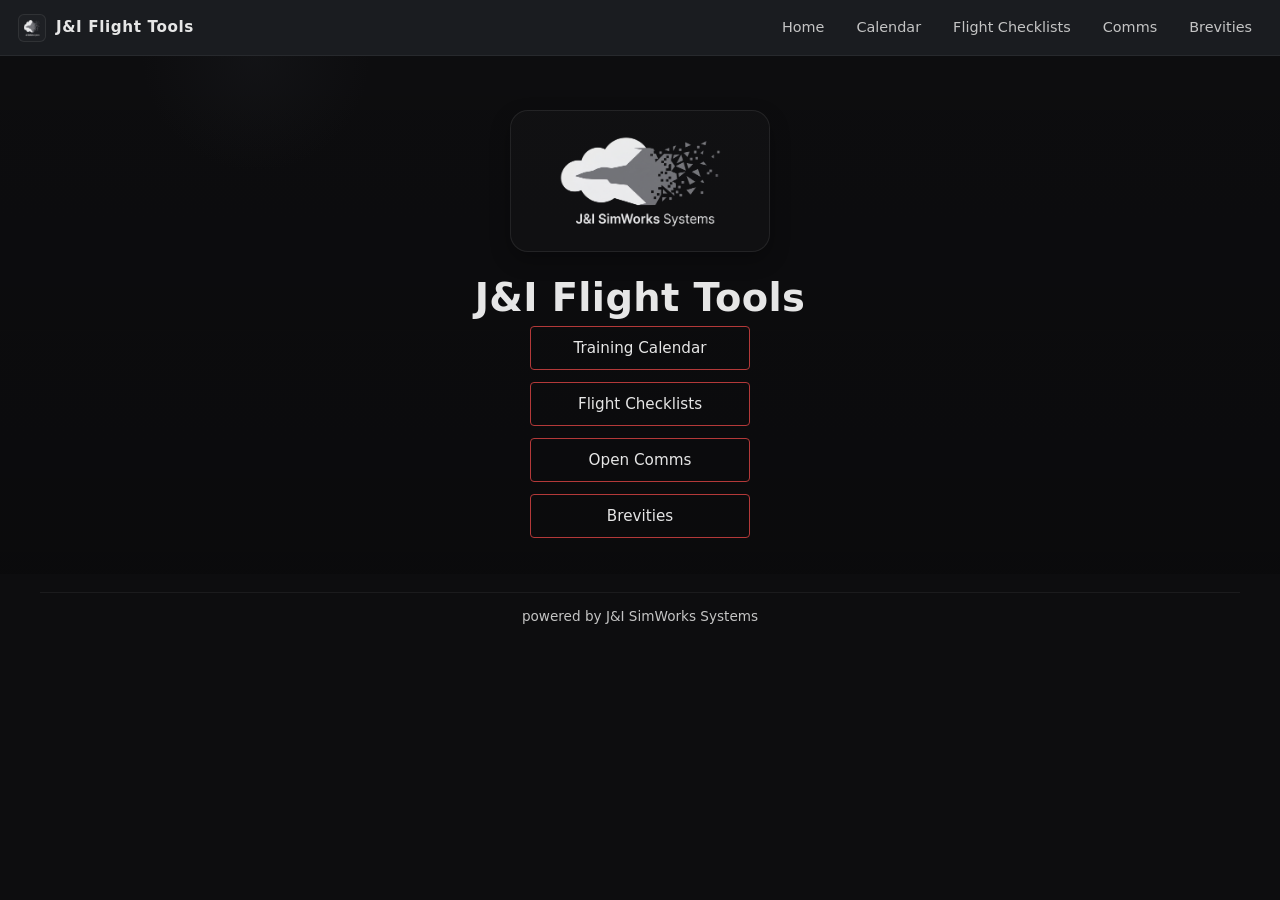
==== index.html @ 8e8d5cf2 "feature: new logo" ====
<!-- ===========================
     FILE: index.html
     =========================== -->
<!doctype html>
<html lang="es">
<head>
  <meta charset="utf-8">
  <meta name="viewport" content="width=device-width,initial-scale=1">
  <link rel="stylesheet" href="styles.css">
</head>
<body data-page="inicio">
  <div class="splash-screen" id="splash-screen" aria-label="Welcome to J&I Flight Tools">
    <div class="splash-content">
      <div class="splash-mark">
        <span class="splash-corner splash-corner-top" aria-hidden="true"></span>
        <img src="assets/jisw-logo.png" alt="" class="splash-logo">
        <span class="splash-corner splash-corner-bottom" aria-hidden="true"></span>
      </div>
      <span class="splash-kicker">Welcome</span>
      <span class="splash-title">J&amp;I Flight Tools</span>
      <span class="splash-message">Your DCS World flight toolkit</span>
    </div>
  </div>
  <div id="site-nav-root"></div>

  <header class="hero" id="inicio">
    <div class="container">
      <div class="hero-logo-wrap">
        <img src="assets/jisw-logo.png" alt="J&I SimWorks Systems logo" class="hero-logo">
      </div>
      <h1>J&amp;I Flight Tools</h1>
      <div class="cta">
        <a class="btn" href="calendario.html">Training Calendar</a>
        <a class="btn" href="perneras.html">Flight Checklists</a>
        <a class="btn" href="comms.html">Open Comms</a>
        <a class="btn" href="brevities.html">Brevities</a>
      </div>
    </div>
  </header>

  <main></main>

  <script src="site-config.js"></script>
  <script src="shared-nav.js"></script>
  <script src="main.js"></script>
</body>
</html>
---- styles.css ----
/* ===========================
   FILE: styles.css
   =========================== */
:root{
  --bg:#0D0D0F;
  --panel:#1A1C20;
  --panel-2:#15171B;
  --accent:#B33939;
  --muted:#3A3F47;
  --text:#E6E6E6;
  --sub:#C4C4C4;
  --maxw:1200px;
  --radius:6px;
  --ff: "Segoe UI", Inter, Roboto, system-ui, sans-serif;
}

*{box-sizing:border-box}
html,body{height:100%}
body{
  margin:0;
  background:var(--bg);
  color:var(--text);
  font-family:var(--ff);
  -webkit-font-smoothing:antialiased;
  -moz-osx-font-smoothing:grayscale;
  line-height:1.45;
}

/* SPLASH */
.splash-screen{
  position:fixed;
  inset:0;
  z-index:2000;
  display:grid;
  place-items:center;
  background:var(--bg);
  animation:splash-exit 500ms ease 2300ms forwards;
}
.splash-content{
  display:flex;
  flex-direction:column;
  align-items:center;
  gap:10px;
  animation:splash-arrive 900ms cubic-bezier(.22,1,.36,1) both;
}
.splash-mark{
  position:relative;
  padding:12px;
  animation:splash-mark 1100ms cubic-bezier(.22,1,.36,1) 150ms both;
}
.splash-logo{
  width:220px;
  height:120px;
  object-fit:contain;
  border:1px solid rgba(255,255,255,0.1);
  border-radius:18px;
  box-shadow:0 12px 30px rgba(0,0,0,0.32);
}
.splash-corner{
  position:absolute;
  width:22px;
  height:22px;
  border-color:var(--accent);
  border-style:solid;
  opacity:0;
  animation:splash-corners 700ms ease 650ms forwards;
}
.splash-corner-top{
  top:0;
  left:0;
  border-width:2px 0 0 2px;
}
.splash-corner-bottom{
  right:0;
  bottom:0;
  border-width:0 2px 2px 0;
}
.splash-title{
  color:var(--text);
  font-size:1.35rem;
  font-weight:700;
  letter-spacing:0.6px;
  animation:splash-text 650ms ease 750ms both;
}
.splash-kicker{
  color:var(--accent);
  font-size:0.78rem;
  font-weight:700;
  letter-spacing:2px;
  text-transform:uppercase;
  animation:splash-text 550ms ease 600ms both;
}
.splash-message{
  color:var(--sub);
  font-size:0.88rem;
  animation:splash-text 650ms ease 900ms both;
}
@keyframes splash-arrive{
  from{opacity:0}
  to{opacity:1;transform:translateY(0) scale(1)}
}
@keyframes splash-mark{
  from{opacity:0;transform:scale(0.78) rotate(-4deg)}
  to{opacity:1;transform:scale(1) rotate(0)}
}
@keyframes splash-corners{
  from{opacity:0;transform:scale(0.7)}
  to{opacity:1;transform:scale(1)}
}
@keyframes splash-text{
  from{opacity:0;transform:translateY(8px)}
  to{opacity:1;transform:translateY(0)}
}
@keyframes splash-exit{
  to{opacity:0;visibility:hidden}
}
@media (prefers-reduced-motion:reduce){
  .splash-screen,
  .splash-content,
  .splash-mark,
  .splash-corner,
  .splash-kicker,
  .splash-title,
  .splash-message{
    animation:none;
  }
  .splash-screen{opacity:1;visibility:visible}
}

/* NAV */
.top-nav{
  position:fixed;
  top:0;
  left:0;
  right:0;
  height:56px;
  display:flex;
  align-items:center;
  justify-content:space-between;
  padding:8px 18px;
  background:var(--panel);
  border-bottom:1px solid rgba(255,255,255,0.06);
  z-index:1200;
}
.nav-left{display:flex;align-items:center;gap:12px}
.brand{
  display:inline-flex;
  align-items:center;
  gap:10px;
  font-weight:700;
  letter-spacing:0.6px;
  color:var(--text);
  font-size:0.95rem;
  text-decoration:none;
}
.brand-logo{
  width:28px;
  height:28px;
  object-fit:contain;
  border-radius:6px;
  border:1px solid rgba(255,255,255,0.08);
  background:rgba(255,255,255,0.02);
}
.menu-toggle{
  display:none;
  flex-direction:column;
  gap:4px;
  border:1px solid rgba(255,255,255,0.08);
  background:transparent;
  padding:7px;
  border-radius:4px;
  cursor:pointer;
}
.menu-toggle span{
  display:block;
  width:20px;
  height:2px;
  background:var(--text);
  border-radius:2px;
}
.nav-links{display:flex;gap:12px;align-items:center}
.nav-links a{
  color:var(--sub);
  text-decoration:none;
  font-size:0.9rem;
  padding:6px 10px;
  border-radius:4px;
}
.nav-links a:hover{color:var(--accent);background:rgba(179,57,57,0.06)}

/* HERO */
.hero{
  padding:110px 18px 36px;
  text-align:center;
  background:radial-gradient(circle at 20% 10%, rgba(58,63,71,0.12), transparent 10%), linear-gradient(180deg, rgba(0,0,0,0.0), rgba(0,0,0,0.2));
}
.hero .container{max-width:var(--maxw);margin:0 auto}
.hero-logo-wrap{
  display:flex;
  justify-content:center;
  margin-bottom:18px;
}
.hero-logo{
  width:260px;
  height:142px;
  object-fit:contain;
  border-radius:18px;
  border:1px solid rgba(255,255,255,0.08);
  box-shadow:0 8px 20px rgba(0,0,0,0.28);
  background:rgba(255,255,255,0.02);
}
.hero h1{
  margin:0;
  font-size:2.4rem;
  color:var(--text);
  letter-spacing:0.4px;
}
.hero p{margin:10px auto 18px;color:var(--sub);max-width:760px}
.hero .cta{display:flex;flex-direction:column;align-items:center;gap:12px}
.btn{
  display:inline-flex;
  align-items:center;
  justify-content:center;
  min-width:220px;
  padding:10px 18px;
  border:1px solid var(--accent);
  color:var(--text);
  text-decoration:none;
  border-radius:4px;
  background:transparent;
  transition:all .15s ease;
  font-size:0.95rem;
  text-align:center;
}
.btn:hover{background:var(--accent);color:#fff;transform:translateY(-2px)}

/* PANEL */
.panel{
  max-width:var(--maxw);
  margin:20px auto;
  background:var(--panel);
  border-radius:var(--radius);
  padding:18px;
  border:1px solid rgba(255,255,255,0.03);
  box-shadow:0 6px 18px rgba(0,0,0,0.45);
}
.panel h2{
  margin:0 0 10px 0;
  padding-bottom:8px;
  border-bottom:1px solid rgba(179,57,57,0.12);
  color:var(--text);
  font-size:1.15rem;
}

/* TABLE */
.table-wrapper{overflow:auto;border-radius:6px}
.kneeboard-table{
  width:100%;
  border-collapse:collapse;
  min-width:980px;
  font-size:0.9rem;
}
.kneeboard-table th,
.kneeboard-table td{
  padding:10px 12px;
  border:1px solid rgba(255,255,255,0.04);
  vertical-align:top;
  color:var(--text);
  background:linear-gradient(180deg, rgba(255,255,255,0.01), transparent);
}
.kneeboard-table thead th{
  background:linear-gradient(180deg,#2A2D33,#232528);
  color:var(--sub);
  border-bottom:2px solid var(--accent);
  font-weight:600;
  text-align:left;
}
.kneeboard-table tbody tr.week-active td:not(:last-child){
  background:rgba(179,57,57,0.07);
}
.kneeboard-table tbody tr.week-active td:first-child{
  color:#fff;
  font-weight:700;
  background:rgba(179,57,57,0.18);
}
.kneeboard-table tbody tr.week-active td:last-child{
  background:transparent;
}
.kneeboard-table td small{color:var(--sub);display:block;margin-top:6px}
.calendar-table th:nth-child(3),
.calendar-table td:nth-child(3){
  width:24%;
  min-width:220px;
}
.aircraft-list{
  margin:0;
  padding:0;
  list-style:none;
}
.aircraft-list li{
  padding-left:0;
}
.aircraft-list li::before{
  content:"• ";
}

/* PERNERAS LAYOUT */
.perneras-layout{display:flex;gap:18px;flex-wrap:wrap;align-items:flex-start}
.perneras-list,.pernera-content{min-width:0}
.perneras-list{flex:1 1 220px;max-width:100%}
.perneras-list h3{margin:16px 0 12px 0;padding-bottom:8px;color:var(--text);font-size:1.25rem;border-bottom:1px solid rgba(179,57,57,0.2)}
.perneras-empty{
  margin:0 0 12px 0;
  padding:10px 12px;
  border:1px solid rgba(179,57,57,0.28);
  border-radius:6px;
  background:rgba(179,57,57,0.06);
  color:var(--sub);
  font-size:0.9rem;
}
.perneras-list ul{list-style:none;padding:0;margin:0;display:flex;flex-direction:column;gap:8px}
.perneras-list li.is-hidden{display:none}
.perneras-list button{
  width:100%;
  text-align:left;
  padding:10px;
  border-radius:6px;
  background:var(--panel-2);
  border:1px solid rgba(255,255,255,0.03);
  color:var(--text);
  cursor:pointer;
  white-space:normal;
  overflow-wrap:anywhere;
  word-break:break-word;
}
.perneras-list button:hover{border-color:var(--accent)}
.perneras-list button.active-btn{
  border-color:var(--accent);
  box-shadow:0 2px 8px rgba(179,57,57,0.12);
  background: linear-gradient(180deg, rgba(179,57,57,0.04), transparent);
}
.pernera-content{flex:3 1 560px;max-width:100%;background:linear-gradient(180deg,var(--panel-2),#111);padding:12px;border-radius:6px;border:1px solid rgba(255,255,255,0.02);overflow-wrap:anywhere}
.pernera-panel{display:none;overflow-wrap:anywhere}
.pernera-panel.active{display:block}
.pernera-panel h3{color:var(--accent);margin:0 0 8px 0;overflow-wrap:anywhere}
.pernera-panel ul{margin:0;padding:0}
.pernera-panel li{margin-bottom:6px;color:var(--text)}
.checklist-toolbar{
  margin:0 0 10px 0;
  padding:8px 0 10px 0;
  border-top:1px solid rgba(179,57,57,0.3);
  border-bottom:1px solid rgba(179,57,57,0.3);
}
.toggle-all-checklist{
  display:block;
  width:100%;
  border:1px solid rgba(179,57,57,0.4);
  background:rgba(179,57,57,0.08);
  color:var(--text);
  padding:10px 12px;
  border-radius:6px;
  cursor:pointer;
  font-size:0.9rem;
  text-align:left;
}
.toggle-all-checklist:hover{border-color:var(--accent);background:rgba(179,57,57,0.16)}
.checklist{list-style:none;padding:0;margin:0}
.checklist li{margin-bottom:8px;padding:0}
.check-item{
  display:block;
  width:100%;
  box-sizing:border-box;
  text-align:left;
  padding:10px 12px;
  border-radius:6px;
  border:1px solid rgba(255,255,255,0.06);
  background:rgba(255,255,255,0.03);
  color:var(--text);
  cursor:pointer;
  transition:all .15s ease;
  margin:0;
  white-space:normal;
  line-height:1.4;
  overflow-wrap:anywhere;
  word-break:break-word;
}
.check-item:hover{border-color:var(--accent)}
.check-item.is-done{
  background:rgba(179,57,57,0.16);
  border-color:var(--accent);
  color:#fff;
  text-decoration:line-through;
}
.guide-card{
  margin-top:12px;
  padding:12px;
  border:1px solid rgba(179,57,57,0.28);
  border-radius:6px;
  background:linear-gradient(180deg, rgba(179,57,57,0.08), rgba(255,255,255,0.02));
}
.guide-card h4{
  margin:0 0 8px 0;
  color:var(--accent);
  font-size:0.95rem;
}
.guide-card p{
  margin:0 0 8px 0;
  color:var(--sub);
  font-size:0.92rem;
}
.guide-link{
  display:inline-block;
  margin-top:4px;
  padding:10px 12px;
  border-radius:6px;
  background:rgba(179,57,57,0.12);
  color:var(--text);
  text-decoration:none;
  border:1px solid rgba(179,57,57,0.28);
}
.guide-link:hover{background:rgba(179,57,57,0.22);border-color:var(--accent)}

/* COMMS (si se copia a styles.css) */
.comms-section { margin-top:18px; }
.comms-nav { display:flex; flex-wrap:wrap; gap:8px; margin-bottom:12px; }
.comms-nav a { color:var(--sub); text-decoration:none; padding:6px 10px; border-radius:4px; background:rgba(255,255,255,0.01); border:1px solid rgba(255,255,255,0.02); }
.comms-nav a:hover { color:var(--accent); background:rgba(179,57,57,0.04); }
.table-responsive { overflow-x:auto; margin-bottom:18px; border-radius:6px; }
.table { width:100%; border-collapse:collapse; min-width:640px; font-size:0.92rem; }
.table th, .table td { padding:10px 12px; border:1px solid rgba(255,255,255,0.04); vertical-align:top; text-align:left; }
.table thead th { background:linear-gradient(180deg,#2A2D33,#232528); color:var(--sub); border-bottom:2px solid var(--accent); font-weight:600; }

.engine-management{margin-top:16px;padding-top:12px;border-top:1px solid rgba(179,57,57,0.25)}
.engine-management h4{margin:0 0 8px 0;font-size:0.95rem;color:var(--accent)}
.engine-table-wrapper{overflow-x:auto;border-radius:6px}
.engine-table{width:100%;border-collapse:collapse;min-width:520px;font-size:0.9rem}
.engine-table th,.engine-table td{padding:8px 10px;border:1px solid rgba(255,255,255,0.05);text-align:left;vertical-align:top;white-space:normal;word-break:normal}
.engine-table th:nth-child(2),.engine-table td:nth-child(2),.engine-table th:nth-child(3),.engine-table td:nth-child(3){white-space:nowrap}
.engine-table th:nth-child(4),.engine-table td:nth-child(4){white-space:normal}
.engine-table thead th{background:rgba(179,57,57,0.16);color:var(--text)}
.engine-table tbody th{background:rgba(255,255,255,0.03);color:var(--sub);font-weight:600}
.engine-table td{color:var(--text)}
.engine-note{margin:8px 0 0 0;color:var(--sub);font-size:0.9rem}

.global-converter-block{
  flex:1 1 260px;
  max-width:340px;
  align-self:flex-start;
}

.technical-notes{
  margin-top:16px;
  padding:12px;
  border:1px solid rgba(255,255,255,0.05);
  border-left:3px solid rgba(179,57,57,0.45);
  border-radius:6px;
  background:linear-gradient(180deg, rgba(255,255,255,0.02), rgba(255,255,255,0.01));
}
.technical-notes h4{
  margin:0 0 8px 0;
  font-size:0.9rem;
  font-weight:600;
  color:var(--sub);
  letter-spacing:0.2px;
}
.technical-notes ul{
  margin:0;
  padding-left:18px;
  list-style:disc;
}
.technical-notes li{
  margin:0 0 6px 0;
  color:var(--text);
  font-size:0.9rem;
  line-height:1.45;
}
.technical-notes li:last-child{margin-bottom:0}

.section-divider{
  margin:16px 0 12px;
  border-top:1px solid rgba(179,57,57,0.25);
}

.video-accordion{
  margin-top:16px;
  border:1px solid rgba(179,57,57,0.32);
  border-radius:6px;
  background:linear-gradient(180deg, rgba(179,57,57,0.08), rgba(255,255,255,0.01));
  overflow:hidden;
}
.video-accordion-toggle{
  width:100%;
  text-align:left;
  padding:10px 12px;
  border:0;
  border-bottom:1px solid rgba(179,57,57,0.28);
  background:rgba(179,57,57,0.12);
  color:var(--text);
  cursor:pointer;
  font-size:0.92rem;
}
.video-accordion-toggle:hover{background:rgba(179,57,57,0.2)}
.video-accordion-toggle[aria-expanded="true"]{
  background:rgba(179,57,57,0.24);
  border-bottom-color:rgba(179,57,57,0.4);
}
.video-accordion-content{padding:12px}
.video-grid{
  display:grid;
  grid-template-columns:repeat(auto-fit, minmax(240px, 1fr));
  gap:10px;
}
.video-grid iframe{
  width:100%;
  aspect-ratio:16/9;
  border:1px solid rgba(255,255,255,0.06);
  border-radius:6px;
  background:#000;
}

.unit-converter-accordion .video-accordion-content{
  padding:12px;
}
.converter-grid{
  display:grid;
  grid-template-columns:repeat(auto-fit, minmax(220px, 1fr));
  gap:10px;
}
.converter-item{
  border:1px solid rgba(255,255,255,0.06);
  border-radius:6px;
  background:rgba(255,255,255,0.02);
  padding:10px;
}
.converter-item h5{
  margin:0 0 8px 0;
  font-size:0.9rem;
  color:var(--sub);
  font-weight:600;
}
.converter-inputs{
  display:grid;
  grid-template-columns:1fr;
  gap:8px;
}
.converter-inputs label{
  display:grid;
  gap:4px;
  font-size:0.82rem;
  color:var(--sub);
}
.converter-inputs input{
  width:100%;
  padding:8px 10px;
  border-radius:6px;
  border:1px solid rgba(255,255,255,0.08);
  background:#1A1C20;
  color:var(--text);
  font-size:0.9rem;
  font-family:var(--ff);
}
.converter-inputs input:focus{
  outline:none;
  border-color:var(--accent);
  box-shadow:0 0 0 2px rgba(179,57,57,0.1);
}

/* LOCATION FINDER */
.location-finder-controls{
  margin-bottom:16px;
}
.location-finder-selectors{
  display:grid;
  grid-template-columns:repeat(auto-fit, minmax(220px, 1fr));
  gap:10px;
}
.location-finder-selectors label{
  display:grid;
  gap:6px;
  font-size:0.86rem;
  color:var(--sub);
  font-weight:500;
}
.location-finder-selectors select,
.location-finder-selectors input{
  width:100%;
  padding:8px 10px;
  border-radius:6px;
  border:1px solid rgba(255,255,255,0.08);
  background:#1A1C20;
  color:var(--text);
  font-size:0.9rem;
  font-family:var(--ff);
}
.location-finder-selectors select:focus,
.location-finder-selectors input:focus{
  outline:none;
  border-color:var(--accent);
  box-shadow:0 0 0 2px rgba(179,57,57,0.1);
}
.location-finder-selectors input::placeholder{
  color:var(--muted);
}

.location-results-container{
  margin-top:12px;
}
.location-results-info{
  font-size:0.84rem;
  color:var(--sub);
  margin-bottom:8px;
  padding:6px 0;
}
.location-results{
  list-style:none;
  margin:0;
  padding:0;
  max-height:400px;
  overflow-y:auto;
  border:1px solid rgba(255,255,255,0.06);
  border-radius:6px;
  background:rgba(255,255,255,0.01);
}
.location-results:empty{
  display:none;
}
.location-results li{
  padding:10px 12px;
  border-bottom:1px solid rgba(255,255,255,0.04);
  transition:background 0.15s ease;
}
.location-results li:last-child{
  border-bottom:0;
}
.location-results li:hover{
  background:rgba(179,57,57,0.08);
}
.location-name{
  font-weight:600;
  color:var(--text);
  font-size:0.92rem;
  margin-bottom:4px;
}
.location-meta{
  display:flex;
  flex-wrap:wrap;
  gap:12px;
  font-size:0.8rem;
  color:var(--sub);
}
.location-meta-item{
  display:flex;
  gap:4px;
}
.location-meta-label{
  color:var(--accent);
}
.location-meta-value{
  color:var(--sub);
  font-family:'Courier New', monospace;
}

/* FOOTER small */
.site-footer{max-width:var(--maxw);margin:18px auto 40px;color:var(--sub);font-size:0.85rem;padding:14px 18px 0;border-top:1px solid rgba(255,255,255,0.06);text-align:center}

/* BREVITIES SEARCH */
.search-wrapper{margin-bottom:12px}
.search-input{
  width:100%;
  padding:10px 12px;
  border:1px solid rgba(179, 57, 57, 0.35);
  border-radius:6px;
  background:#1A1C20;
  color:var(--text);
  font-size:0.95rem;
  font-family:var(--ff);
}
.search-input:focus{
  outline:none;
  border-color:var(--accent);
  box-shadow:0 0 0 2px rgba(179,57,57,0.1);
}
.search-input::placeholder{color:rgba(255, 255, 255, 0.472);font-style:italic;font-size:0.9rem}

/* BREVITIES TABLE */
.brevities-table tbody td:first-child{
  font-weight:600;
  color:#E8A0A0;
  background:linear-gradient(180deg,rgba(179,57,57,0.12),rgba(179,57,57,0.04));
  white-space:nowrap;
  width:1%;
}
.brevities-table tbody td{
  color:#F2F2F2;
}
.brevities-table tbody td:last-child{
  color:#EAEAEA;
  background:rgba(255,255,255,0.02);
}
.brevities-table tbody tr:nth-child(even) td:last-child{
  background:rgba(255,255,255,0.035);
}

/* RESPONSIVE */
@media (max-width:1000px){
  .kneeboard-table{min-width:900px}
}
@media (max-width:760px){
  .hero{padding-top:90px}
  .hero .cta{flex-direction:column;align-items:center}
  .btn{width:100%;max-width:320px;min-width:0}
  .kneeboard-table{min-width:700px}
  .top-nav{padding:8px 12px}
  .menu-toggle{display:inline-flex}
  .nav-links{
    display:none;
    position:absolute;
    top:56px;
    left:12px;
    right:12px;
    flex-direction:column;
    align-items:stretch;
    gap:8px;
    padding:10px;
    border-radius:6px;
    background:var(--panel);
    border:1px solid rgba(255,255,255,0.05);
    box-shadow:0 8px 20px rgba(0,0,0,0.35);
  }
  .nav-links.open{display:flex}
  .nav-links a{padding:10px 12px}
  .perneras-layout{flex-direction:column}
  .global-converter-block{
    flex:1 1 100%;
    max-width:none;
    width:100%;
  }
  .global-converter-block .video-accordion,
  .global-converter-block .video-accordion-toggle{width:100%}
  .table{min-width:520px}
}
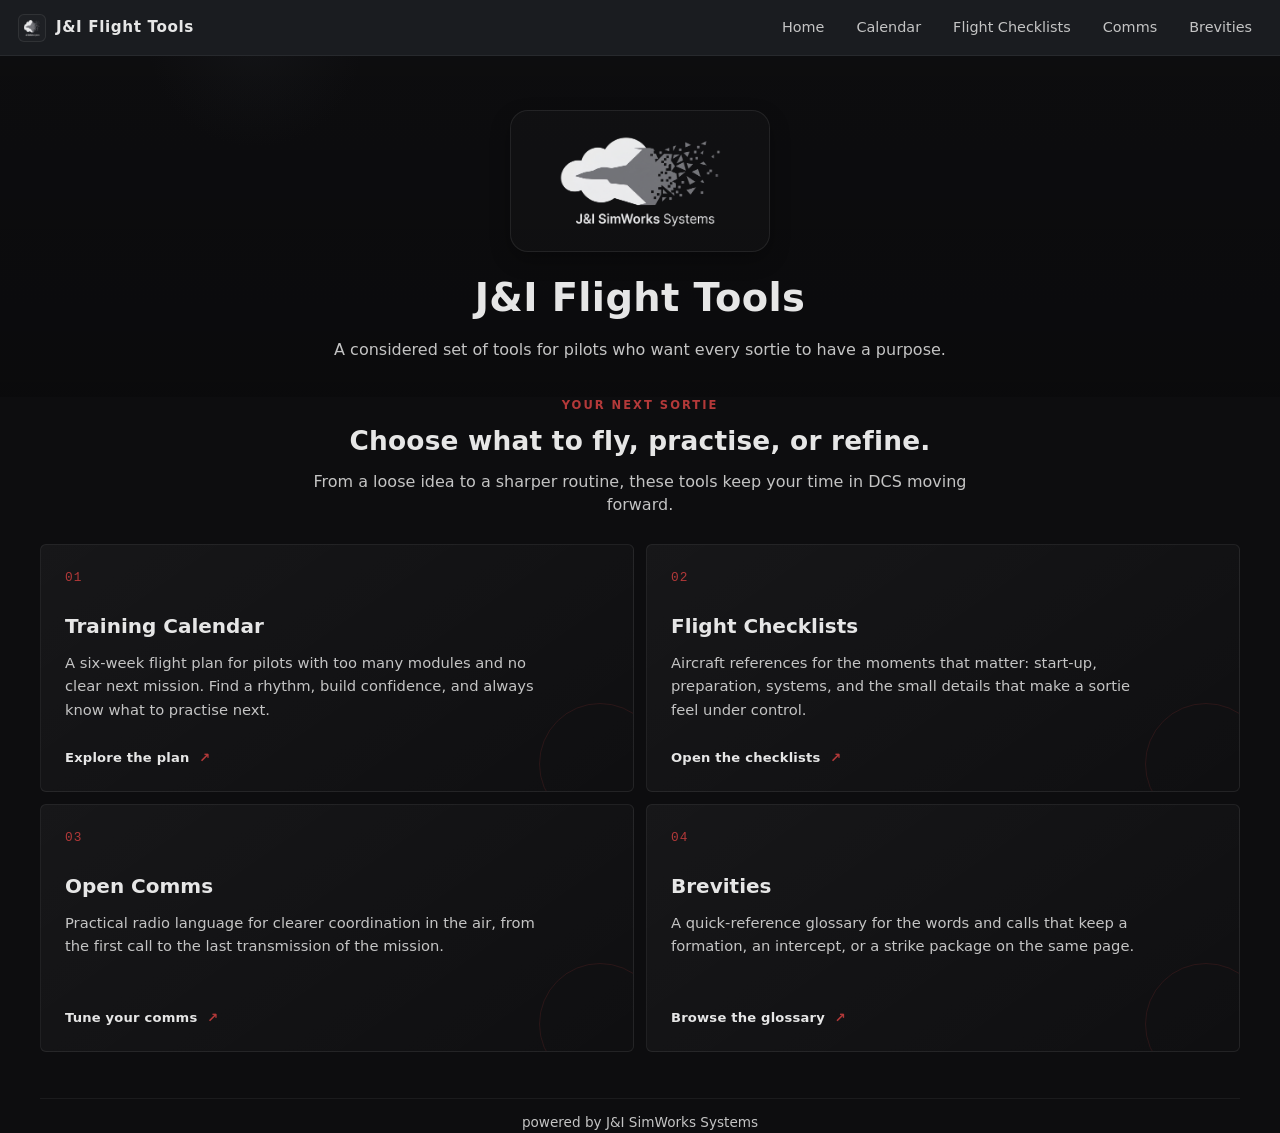
==== commit f83dd6f4: "feature: new index animations" ====
--- a/index.html
+++ b/index.html
@@ -29,16 +29,46 @@
         <img src="assets/jisw-logo.png" alt="J&I SimWorks Systems logo" class="hero-logo">
       </div>
       <h1>J&amp;I Flight Tools</h1>
-      <div class="cta">
-        <a class="btn" href="calendario.html">Training Calendar</a>
-        <a class="btn" href="perneras.html">Flight Checklists</a>
-        <a class="btn" href="comms.html">Open Comms</a>
-        <a class="btn" href="brevities.html">Brevities</a>
-      </div>
+      <p class="hero-intro">A considered set of tools for pilots who want every sortie to have a purpose.</p>
     </div>
   </header>
 
-  <main></main>
+  <main class="home-main">
+    <section class="tool-shelf" aria-labelledby="tool-shelf-title">
+      <div class="tool-shelf-heading">
+        <span class="section-kicker">Your next sortie</span>
+        <h2 id="tool-shelf-title">Choose what to fly, practise, or refine.</h2>
+        <p>From a loose idea to a sharper routine, these tools keep your time in DCS moving forward.</p>
+      </div>
+
+      <div class="tool-grid">
+        <a class="tool-card" href="calendario.html">
+          <span class="tool-number">01</span>
+          <span class="tool-card-title">Training Calendar</span>
+          <span class="tool-card-description">A six-week flight plan for pilots with too many modules and no clear next mission. Find a rhythm, build confidence, and always know what to practise next.</span>
+          <span class="tool-card-link">Explore the plan <span aria-hidden="true">↗</span></span>
+        </a>
+        <a class="tool-card" href="perneras.html">
+          <span class="tool-number">02</span>
+          <span class="tool-card-title">Flight Checklists</span>
+          <span class="tool-card-description">Aircraft references for the moments that matter: start-up, preparation, systems, and the small details that make a sortie feel under control.</span>
+          <span class="tool-card-link">Open the checklists <span aria-hidden="true">↗</span></span>
+        </a>
+        <a class="tool-card" href="comms.html">
+          <span class="tool-number">03</span>
+          <span class="tool-card-title">Open Comms</span>
+          <span class="tool-card-description">Practical radio language for clearer coordination in the air, from the first call to the last transmission of the mission.</span>
+          <span class="tool-card-link">Tune your comms <span aria-hidden="true">↗</span></span>
+        </a>
+        <a class="tool-card" href="brevities.html">
+          <span class="tool-number">04</span>
+          <span class="tool-card-title">Brevities</span>
+          <span class="tool-card-description">A quick-reference glossary for the words and calls that keep a formation, an intercept, or a strike package on the same page.</span>
+          <span class="tool-card-link">Browse the glossary <span aria-hidden="true">↗</span></span>
+        </a>
+      </div>
+    </section>
+  </main>
 
   <script src="site-config.js"></script>
   <script src="shared-nav.js"></script>
--- a/styles.css
+++ b/styles.css
@@ -125,6 +125,7 @@
     animation:none;
   }
   .splash-screen{opacity:1;visibility:visible}
+  .tool-card,.tool-card::after,.tool-card-link span{transition:none}
 }
 
 /* NAV */
@@ -215,8 +216,7 @@
   color:var(--text);
   letter-spacing:0.4px;
 }
-.hero p{margin:10px auto 18px;color:var(--sub);max-width:760px}
-.hero .cta{display:flex;flex-direction:column;align-items:center;gap:12px}
+.hero-intro{margin:12px auto 0;color:var(--sub);max-width:620px;font-size:1rem}
 .btn{
   display:inline-flex;
   align-items:center;
@@ -233,6 +233,60 @@
   text-align:center;
 }
 .btn:hover{background:var(--accent);color:#fff;transform:translateY(-2px)}
+
+/* HOME TOOL SHELF */
+.home-main{padding:0 18px 28px}
+.tool-shelf{max-width:var(--maxw);margin:0 auto}
+.tool-shelf-heading{max-width:680px;margin:0 auto 28px;text-align:center}
+.section-kicker{
+  display:block;
+  margin-bottom:8px;
+  color:var(--accent);
+  font-size:0.72rem;
+  font-weight:700;
+  letter-spacing:2px;
+  text-transform:uppercase;
+}
+.tool-shelf-heading h2{margin:0;color:var(--text);font-size:1.65rem;letter-spacing:0.2px}
+.tool-shelf-heading p{margin:10px 0 0;color:var(--sub)}
+.tool-grid{display:grid;grid-template-columns:repeat(2,minmax(0,1fr));gap:12px}
+.tool-card{
+  position:relative;
+  display:flex;
+  min-height:248px;
+  flex-direction:column;
+  padding:24px;
+  overflow:hidden;
+  border:1px solid rgba(255,255,255,0.07);
+  border-radius:var(--radius);
+  background:linear-gradient(145deg,rgba(255,255,255,0.045),rgba(255,255,255,0.012));
+  color:var(--text);
+  text-decoration:none;
+  transition:border-color .2s ease,background .2s ease,transform .2s ease;
+}
+.tool-card::after{
+  position:absolute;
+  right:-28px;
+  bottom:-34px;
+  width:120px;
+  height:120px;
+  border:1px solid rgba(179,57,57,0.16);
+  border-radius:50%;
+  content:"";
+  transition:transform .25s ease,border-color .25s ease;
+}
+.tool-card:hover,.tool-card:focus-visible{
+  border-color:rgba(179,57,57,0.65);
+  background:linear-gradient(145deg,rgba(179,57,57,0.13),rgba(255,255,255,0.025));
+  transform:translateY(-3px);
+}
+.tool-card:hover::after,.tool-card:focus-visible::after{border-color:rgba(179,57,57,0.45);transform:scale(1.25)}
+.tool-number{color:var(--accent);font-family:'Courier New',monospace;font-size:0.8rem;letter-spacing:1px}
+.tool-card-title{margin-top:24px;font-size:1.25rem;font-weight:700}
+.tool-card-description{max-width:480px;margin-top:10px;color:var(--sub);font-size:0.92rem;line-height:1.6}
+.tool-card-link{margin-top:auto;padding-top:20px;color:var(--text);font-size:0.82rem;font-weight:700;letter-spacing:0.2px}
+.tool-card-link span{display:inline-block;margin-left:5px;color:var(--accent);transition:transform .2s ease}
+.tool-card:hover .tool-card-link span,.tool-card:focus-visible .tool-card-link span{transform:translate(3px,-3px)}
 
 /* PANEL */
 .panel{
@@ -707,6 +761,11 @@
 }
 @media (max-width:760px){
   .hero{padding-top:90px}
+  .hero-intro{font-size:0.92rem}
+  .tool-shelf-heading h2{font-size:1.4rem}
+  .tool-grid{grid-template-columns:1fr}
+  .tool-card{min-height:220px;padding:20px}
+  .tool-card-title{margin-top:18px}
   .hero .cta{flex-direction:column;align-items:center}
   .btn{width:100%;max-width:320px;min-width:0}
   .kneeboard-table{min-width:700px}
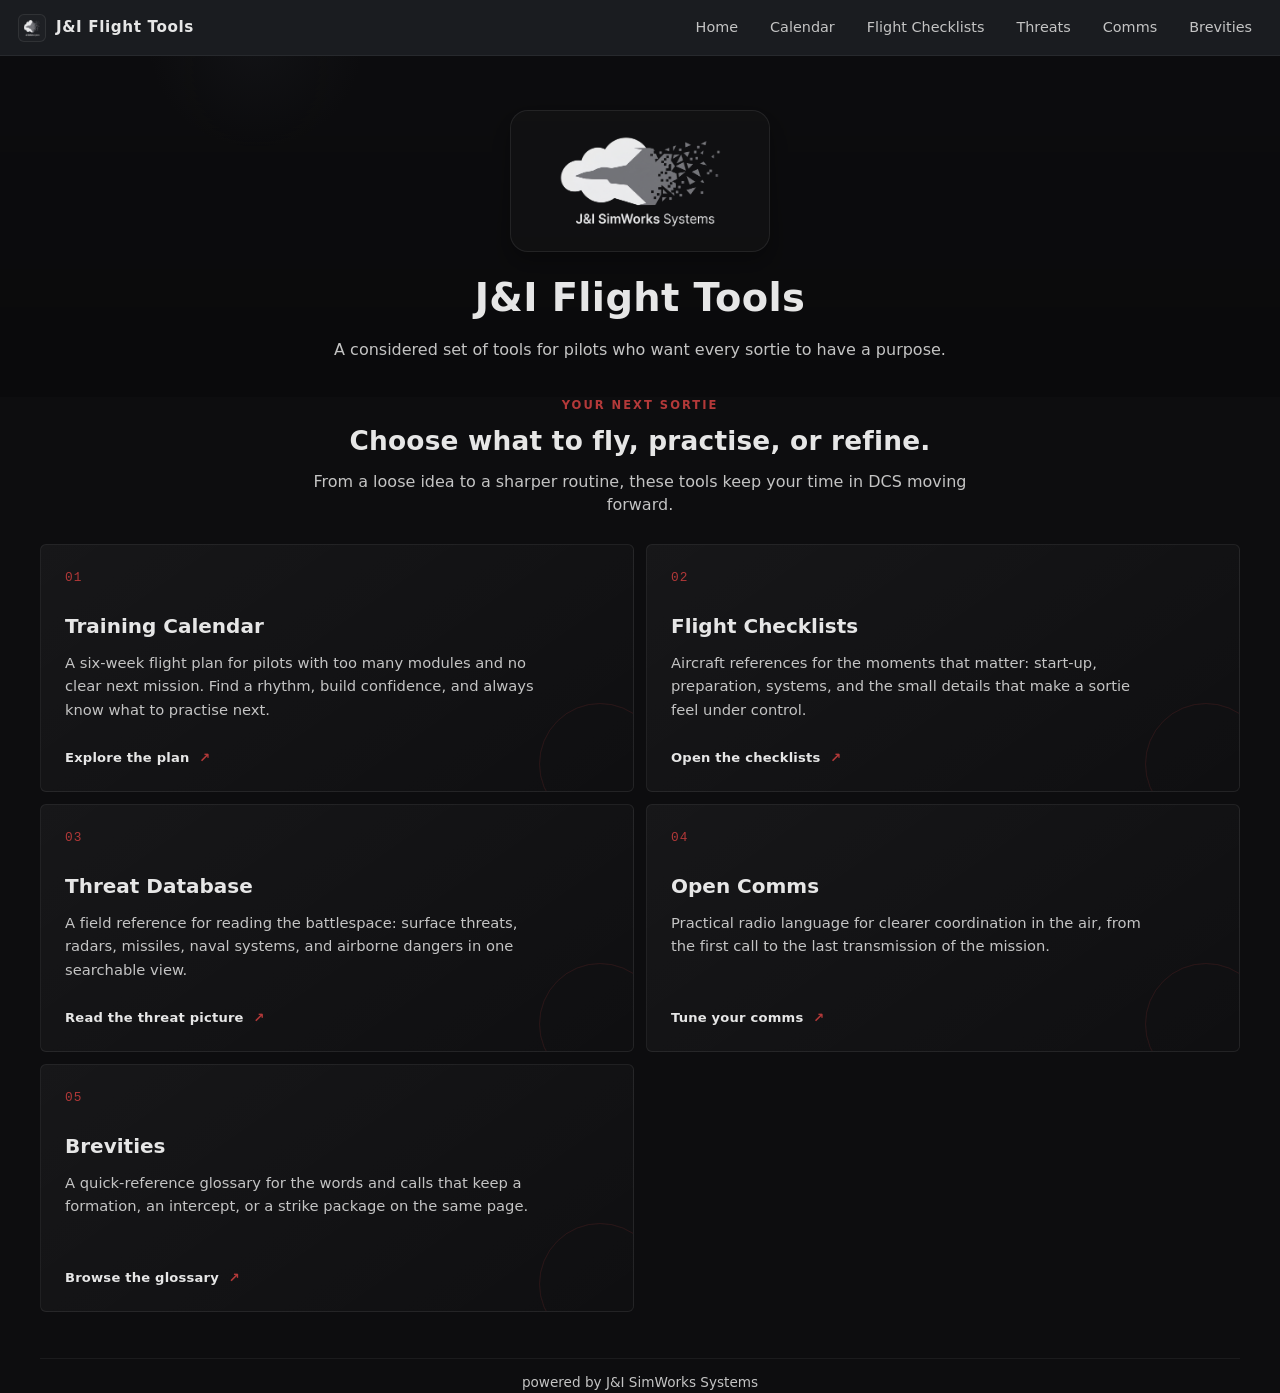
==== commit 3d0ab44f: "feature: add threat table page" ====
--- a/index.html
+++ b/index.html
@@ -54,14 +54,20 @@
           <span class="tool-card-description">Aircraft references for the moments that matter: start-up, preparation, systems, and the small details that make a sortie feel under control.</span>
           <span class="tool-card-link">Open the checklists <span aria-hidden="true">↗</span></span>
         </a>
+        <a class="tool-card" href="threat-database.html">
+          <span class="tool-number">03</span>
+          <span class="tool-card-title">Threat Database</span>
+          <span class="tool-card-description">A field reference for reading the battlespace: surface threats, radars, missiles, naval systems, and airborne dangers in one searchable view.</span>
+          <span class="tool-card-link">Read the threat picture <span aria-hidden="true">↗</span></span>
+        </a>
         <a class="tool-card" href="comms.html">
-          <span class="tool-number">03</span>
+          <span class="tool-number">04</span>
           <span class="tool-card-title">Open Comms</span>
           <span class="tool-card-description">Practical radio language for clearer coordination in the air, from the first call to the last transmission of the mission.</span>
           <span class="tool-card-link">Tune your comms <span aria-hidden="true">↗</span></span>
         </a>
         <a class="tool-card" href="brevities.html">
-          <span class="tool-number">04</span>
+          <span class="tool-number">05</span>
           <span class="tool-card-title">Brevities</span>
           <span class="tool-card-description">A quick-reference glossary for the words and calls that keep a formation, an intercept, or a strike package on the same page.</span>
           <span class="tool-card-link">Browse the glossary <span aria-hidden="true">↗</span></span>
--- a/styles.css
+++ b/styles.css
@@ -16,6 +16,7 @@
 
 *{box-sizing:border-box}
 html,body{height:100%}
+html{overflow-x:hidden}
 body{
   margin:0;
   background:var(--bg);
@@ -24,6 +25,29 @@
   -webkit-font-smoothing:antialiased;
   -moz-osx-font-smoothing:grayscale;
   line-height:1.45;
+  animation:page-enter 460ms cubic-bezier(.22,1,.36,1) both;
+}
+body.page-exit{
+  pointer-events:none;
+  animation:page-exit 280ms cubic-bezier(.55,.08,.68,.53) forwards;
+}
+body.page-return{
+  animation:page-return 460ms cubic-bezier(.22,1,.36,1) both;
+}
+@keyframes page-enter{
+  from{opacity:0;transform:translateX(18px) scale(0.995)}
+  to{opacity:1;transform:translateX(0) scale(1)}
+}
+@keyframes page-exit{
+  from{opacity:1;transform:translateX(0) scale(1)}
+  to{opacity:0;transform:translateX(-18px) scale(0.995)}
+}
+@keyframes page-return{
+  from{opacity:0;transform:translateX(-18px) scale(0.995)}
+  to{opacity:1;transform:translateX(0) scale(1)}
+}
+@media (prefers-reduced-motion:reduce){
+  body,body.page-exit,body.page-return{animation:none}
 }
 
 /* SPLASH */
@@ -34,7 +58,7 @@
   display:grid;
   place-items:center;
   background:var(--bg);
-  animation:splash-exit 500ms ease 2300ms forwards;
+  animation:splash-exit 500ms ease 3300ms forwards;
 }
 .splash-content{
   display:flex;
@@ -346,6 +370,61 @@
   width:24%;
   min-width:220px;
 }
+.calendar-table{
+  min-width:1180px;
+  border-collapse:separate;
+  border-spacing:0 6px;
+}
+.calendar-table thead th{
+  padding:13px 14px;
+  border:0;
+  border-bottom:2px solid var(--accent);
+  background:linear-gradient(180deg,#2A2D33,#202226);
+  letter-spacing:0.2px;
+}
+.calendar-table tbody td{
+  padding:14px;
+  border-top:1px solid rgba(255,255,255,0.06);
+  border-bottom:1px solid rgba(255,255,255,0.06);
+  background:#17191D;
+}
+.calendar-table tbody td:first-child{
+  width:70px;
+  border-left:1px solid rgba(255,255,255,0.06);
+  color:var(--accent);
+  font-family:'Courier New',monospace;
+  font-size:1rem;
+  font-weight:700;
+  text-align:center;
+}
+.calendar-table tbody td:last-child{
+  border-right:1px solid rgba(255,255,255,0.06);
+}
+.calendar-table tbody td:nth-child(2){
+  color:var(--text);
+  font-weight:700;
+  letter-spacing:0.2px;
+}
+.calendar-table tbody tr:not(.week-active):hover td:not(.common-training){
+  background:#1C1F24;
+  border-color:rgba(179,57,57,0.3);
+}
+.calendar-table tbody td.common-training{
+  border-left:1px solid rgba(179,57,57,0.2);
+  background:linear-gradient(180deg,rgba(179,57,57,0.055),rgba(255,255,255,0.012));
+}
+.calendar-table tbody tr.week-active td:not(.common-training){
+  background:rgba(179,57,57,0.1);
+  border-color:rgba(179,57,57,0.35);
+}
+.calendar-table tbody tr.week-active td:first-child{
+  background:rgba(179,57,57,0.25);
+  color:#fff;
+}
+.calendar-table tbody tr.week-active td.common-training{
+  background:linear-gradient(180deg,rgba(179,57,57,0.055),rgba(255,255,255,0.012));
+  border-color:rgba(179,57,57,0.2);
+}
 .aircraft-list{
   margin:0;
   padding:0;
@@ -474,15 +553,58 @@
 }
 .guide-link:hover{background:rgba(179,57,57,0.22);border-color:var(--accent)}
 
-/* COMMS (si se copia a styles.css) */
-.comms-section { margin-top:18px; }
-.comms-nav { display:flex; flex-wrap:wrap; gap:8px; margin-bottom:12px; }
-.comms-nav a { color:var(--sub); text-decoration:none; padding:6px 10px; border-radius:4px; background:rgba(255,255,255,0.01); border:1px solid rgba(255,255,255,0.02); }
-.comms-nav a:hover { color:var(--accent); background:rgba(179,57,57,0.04); }
-.table-responsive { overflow-x:auto; margin-bottom:18px; border-radius:6px; }
-.table { width:100%; border-collapse:collapse; min-width:640px; font-size:0.92rem; }
-.table th, .table td { padding:10px 12px; border:1px solid rgba(255,255,255,0.04); vertical-align:top; text-align:left; }
-.table thead th { background:linear-gradient(180deg,#2A2D33,#232528); color:var(--sub); border-bottom:2px solid var(--accent); font-weight:600; }
+/* COMMS */
+.comms-page{padding:86px 18px 28px}
+.comms-panel{max-width:var(--maxw);margin:18px auto 0;padding:28px}
+.comms-header{padding:4px 0 24px;border-bottom:1px solid rgba(255,255,255,0.07)}
+.comms-header h1{margin:0;color:var(--text);font-size:2rem;letter-spacing:0.3px}
+.comms-header p{max-width:640px;margin:8px 0 0;color:var(--sub);font-size:0.96rem}
+.comms-nav{
+  position:static;
+  display:flex;
+  flex-wrap:wrap;
+  gap:7px;
+  margin:18px 0 30px;
+  padding:10px;
+  border:1px solid rgba(255,255,255,0.06);
+  border-radius:6px;
+  background:var(--panel);
+  box-shadow:0 8px 18px rgba(0,0,0,0.18);
+  backdrop-filter:blur(8px);
+}
+.comms-nav a{
+  color:var(--sub);
+  text-decoration:none;
+  padding:7px 10px;
+  border:1px solid rgba(255,255,255,0.07);
+  border-radius:4px;
+  background:rgba(255,255,255,0.02);
+  font-size:0.74rem;
+  font-weight:700;
+  letter-spacing:0.5px;
+}
+.comms-nav a:hover,.comms-nav a:focus-visible{color:#fff;border-color:var(--accent);background:rgba(179,57,57,0.16)}
+.comms-panel h3{
+  display:flex;
+  align-items:center;
+  gap:10px;
+  margin:30px 0 10px;
+  padding:0 0 8px 12px;
+  border-bottom:1px solid rgba(255,255,255,0.07);
+  border-left:3px solid var(--accent);
+  color:var(--text);
+  font-size:0.92rem;
+  letter-spacing:1.2px;
+}
+.table-responsive{overflow-x:auto;margin-bottom:24px;border:1px solid rgba(255,255,255,0.06);border-radius:6px;background:rgba(255,255,255,0.012)}
+.table{width:100%;border-collapse:collapse;min-width:640px;font-size:0.92rem}
+.table th,.table td{padding:12px 14px;border:0;border-bottom:1px solid rgba(255,255,255,0.05);vertical-align:top;text-align:left}
+.table tr:last-child td{border-bottom:0}
+.table thead th{background:linear-gradient(180deg,#2A2D33,#232528);color:var(--sub);border-bottom:2px solid var(--accent);font-size:0.76rem;font-weight:700;letter-spacing:0.6px;text-transform:uppercase}
+.table tbody tr{transition:background .15s ease}
+.table tbody tr:hover{background:rgba(179,57,57,0.07)}
+.table tbody td:first-child{width:22%;color:var(--sub);font-size:0.84rem;font-weight:600}
+.table tbody td:nth-child(2){color:var(--text)}
 
 .engine-management{margin-top:16px;padding-top:12px;border-top:1px solid rgba(179,57,57,0.25)}
 .engine-management h4{margin:0 0 8px 0;font-size:0.95rem;color:var(--accent)}
@@ -718,7 +840,14 @@
 .site-footer{max-width:var(--maxw);margin:18px auto 40px;color:var(--sub);font-size:0.85rem;padding:14px 18px 0;border-top:1px solid rgba(255,255,255,0.06);text-align:center}
 
 /* BREVITIES SEARCH */
+.brevities-page{padding:86px 18px 28px}
+.brevities-panel{max-width:var(--maxw);margin:18px auto 0;padding:28px}
+.brevities-header{padding:4px 0 24px;border-bottom:1px solid rgba(255,255,255,0.07)}
+.brevities-header h1{margin:0;color:var(--text);font-size:2rem;letter-spacing:0.3px}
+.brevities-header p{max-width:680px;margin:8px 0 0;color:var(--sub);font-size:0.96rem}
 .search-wrapper{margin-bottom:12px}
+.brevities-search{margin-top:18px;padding:14px;border:1px solid rgba(255,255,255,0.06);border-radius:6px;background:rgba(255,255,255,0.018)}
+.brevities-search label{display:block;margin-bottom:7px;color:var(--sub);font-size:0.78rem;font-weight:700;letter-spacing:0.8px;text-transform:uppercase}
 .search-input{
   width:100%;
   padding:10px 12px;
@@ -744,7 +873,9 @@
   white-space:nowrap;
   width:1%;
 }
+.brevities-table thead th{padding:13px 14px;font-size:0.76rem;letter-spacing:0.6px;text-transform:uppercase}
 .brevities-table tbody td{
+  padding:13px 14px;
   color:#F2F2F2;
 }
 .brevities-table tbody td:last-child{
@@ -754,6 +885,46 @@
 .brevities-table tbody tr:nth-child(even) td:last-child{
   background:rgba(255,255,255,0.035);
 }
+.brevities-table tbody tr{transition:background .15s ease}
+.brevities-table tbody tr:hover td:last-child{background:rgba(179,57,57,0.07)}
+
+/* THREAT DATABASE */
+.threats-page{padding:86px 18px 28px}
+.threats-panel{max-width:var(--maxw);margin:18px auto 0;padding:28px}
+.threats-header{padding:4px 0 24px;border-bottom:1px solid rgba(255,255,255,0.07)}
+.threats-header h1{margin:0;color:var(--text);font-size:2rem;letter-spacing:0.3px}
+.threats-header p{max-width:720px;margin:8px 0 0;color:var(--sub);font-size:0.96rem}
+.threats-layout{display:block;margin-top:24px}
+.threats-aside{align-self:start;position:sticky;top:76px;padding:16px;border:1px solid rgba(255,255,255,0.06);border-radius:6px;background:rgba(255,255,255,0.018)}
+.threats-aside-label{color:var(--accent);font-size:0.72rem;font-weight:700;letter-spacing:1.4px;text-transform:uppercase}
+.threat-category-list{display:grid;gap:8px;margin:14px 0 18px;padding:0;list-style:none}
+.threat-category-list li{color:var(--sub);font-size:0.78rem;line-height:1.35}
+.threats-source{margin:0;color:var(--muted);font-size:0.75rem;line-height:1.5}
+.threats-controls{display:grid;grid-template-columns:minmax(0,1fr) 220px;gap:12px;padding:14px;border:1px solid rgba(255,255,255,0.06);border-radius:6px;background:rgba(255,255,255,0.018)}
+.threat-control{display:grid;gap:7px;color:var(--sub);font-size:0.76rem;font-weight:700;letter-spacing:0.7px;text-transform:uppercase}
+.threat-control .search-input{margin:0}
+.threat-select{width:100%;padding:10px 12px;border:1px solid rgba(179,57,57,0.35);border-radius:6px;background:#1A1C20;color:var(--text);font:inherit;font-size:0.9rem;text-transform:none;letter-spacing:0}
+.threat-select:focus{outline:none;border-color:var(--accent);box-shadow:0 0 0 2px rgba(179,57,57,0.1)}
+.threat-results-count{margin:14px 0;color:var(--sub);font-size:0.82rem}
+.threat-category{margin-top:24px}
+.threat-category-heading{display:flex;align-items:center;gap:10px;margin-bottom:10px;padding-bottom:8px;border-bottom:1px solid rgba(255,255,255,0.07)}
+.threat-category-heading h2{margin:0;color:var(--text);font-size:1rem;letter-spacing:0.4px}
+.threat-category-index{color:var(--accent);font-family:'Courier New',monospace;font-size:0.78rem;font-weight:700}
+.threat-category-count{margin-left:auto;color:var(--muted);font-size:0.75rem}
+.threat-table-wrapper{overflow:auto;border:1px solid rgba(255,255,255,0.06);border-radius:6px}
+.threat-table{width:100%;min-width:720px;border-collapse:collapse;font-size:0.8rem}
+.threat-table th,.threat-table td{padding:10px 11px;border-bottom:1px solid rgba(255,255,255,0.045);text-align:left;vertical-align:top}
+.threat-table th{position:sticky;top:0;background:#292C31;color:var(--sub);font-size:0.68rem;letter-spacing:0.5px;text-transform:uppercase}
+.threat-table td{color:var(--text)}
+.threat-table tbody tr:hover{background:rgba(179,57,57,0.07)}
+.threat-global-table{min-width:1500px}
+.threat-global-table th:first-child,.threat-global-table td:first-child{min-width:190px}
+.threat-global-table th:nth-child(2),.threat-global-table td:nth-child(2){width:150px}
+.threat-global-table th:last-child,.threat-global-table td:last-child{min-width:230px}
+.threat-name-cell{color:#E8A0A0!important;font-size:0.88rem;font-weight:700}
+.threat-type-cell{color:var(--sub)!important;font-weight:700}
+.threat-field{display:block;margin-bottom:4px;line-height:1.35}
+.threat-field:last-child{margin-bottom:0}
 
 /* RESPONSIVE */
 @media (max-width:1000px){
@@ -797,4 +968,17 @@
   .global-converter-block .video-accordion,
   .global-converter-block .video-accordion-toggle{width:100%}
   .table{min-width:520px}
-}
+  .comms-page{padding:76px 12px 22px}
+  .comms-panel{padding:20px 14px}
+  .comms-header h1{font-size:1.7rem}
+  .comms-nav{margin-bottom:24px;padding:8px}
+  .comms-nav a{padding:6px 8px;font-size:0.68rem}
+  .brevities-page{padding:76px 12px 22px}
+  .brevities-panel{padding:20px 14px}
+  .brevities-header h1{font-size:1.7rem}
+  .threats-page{padding:76px 12px 22px}
+  .threats-panel{padding:20px 14px}
+  .threats-header h1{font-size:1.7rem}
+  .threats-layout{margin-top:18px}
+  .threats-controls{grid-template-columns:1fr}
+}
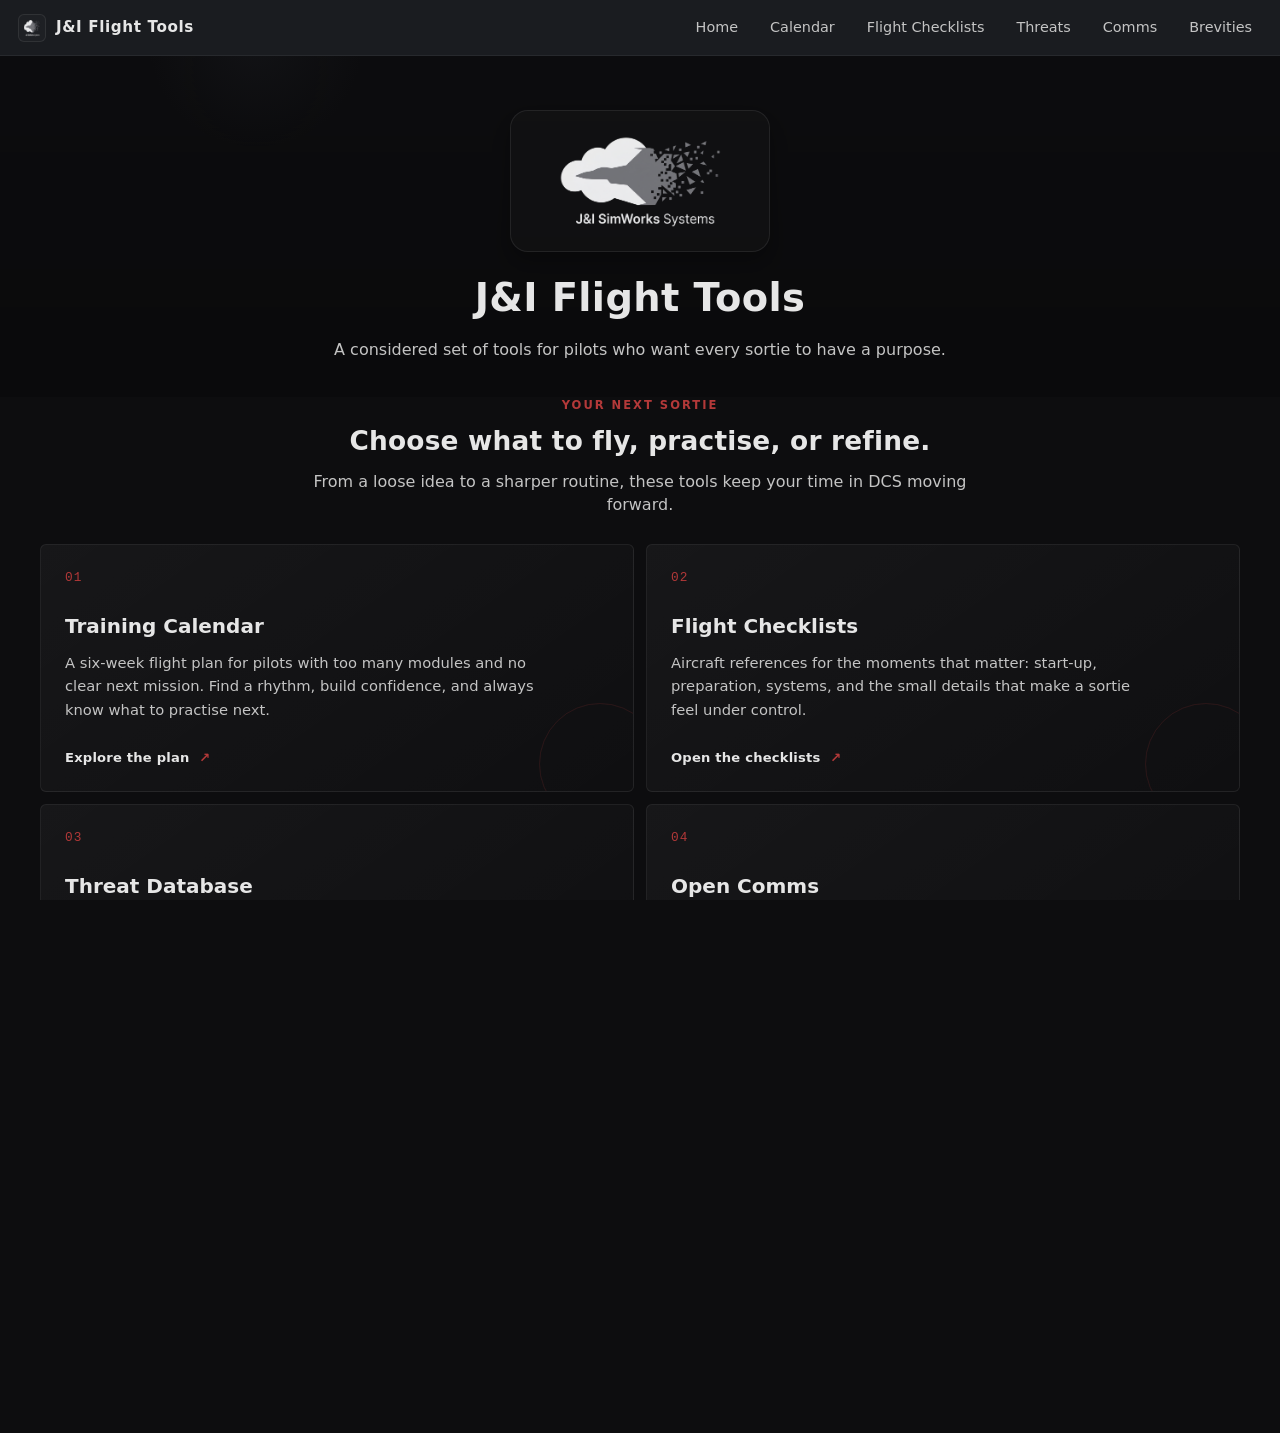
==== commit e7c1edc9: "feat: fix organisation and splash screen" ====
--- a/index.html
+++ b/index.html
@@ -6,9 +6,9 @@
 <head>
   <meta charset="utf-8">
   <meta name="viewport" content="width=device-width,initial-scale=1">
-  <link rel="stylesheet" href="styles.css">
+  <link rel="stylesheet" href="assets/css/styles.css">
 </head>
-<body data-page="inicio">
+<body data-page="inicio" class="splash-active">
   <div class="splash-screen" id="splash-screen" aria-label="Welcome to J&I Flight Tools">
     <div class="splash-content">
       <div class="splash-mark">
@@ -42,13 +42,13 @@
       </div>
 
       <div class="tool-grid">
-        <a class="tool-card" href="calendario.html">
+        <a class="tool-card" href="calendar.html">
           <span class="tool-number">01</span>
           <span class="tool-card-title">Training Calendar</span>
           <span class="tool-card-description">A six-week flight plan for pilots with too many modules and no clear next mission. Find a rhythm, build confidence, and always know what to practise next.</span>
           <span class="tool-card-link">Explore the plan <span aria-hidden="true">↗</span></span>
         </a>
-        <a class="tool-card" href="perneras.html">
+        <a class="tool-card" href="flight-checklists.html">
           <span class="tool-number">02</span>
           <span class="tool-card-title">Flight Checklists</span>
           <span class="tool-card-description">Aircraft references for the moments that matter: start-up, preparation, systems, and the small details that make a sortie feel under control.</span>
@@ -76,8 +76,8 @@
     </section>
   </main>
 
-  <script src="site-config.js"></script>
-  <script src="shared-nav.js"></script>
-  <script src="main.js"></script>
+  <script src="assets/js/site-config.js"></script>
+  <script src="assets/js/shared-nav.js"></script>
+  <script src="assets/js/main.js"></script>
 </body>
 </html>
--- a/assets/css/styles.css
+++ b/assets/css/styles.css
@@ -0,0 +1,1015 @@
+/* ===========================
+   FILE: styles.css
+   =========================== */
+:root{
+  --bg:#0D0D0F;
+  --panel:#1A1C20;
+  --panel-2:#15171B;
+  --accent:#B33939;
+  --muted:#3A3F47;
+  --text:#E6E6E6;
+  --sub:#C4C4C4;
+  --maxw:1200px;
+  --radius:6px;
+  --ff: "Segoe UI", Inter, Roboto, system-ui, sans-serif;
+}
+
+*{box-sizing:border-box}
+html,body{height:100%}
+html{overflow-x:hidden}
+html.splash-active,
+body.splash-active{
+  height:100%;
+  overflow:hidden;
+  overscroll-behavior:none;
+}
+body{
+  margin:0;
+  background:var(--bg);
+  color:var(--text);
+  font-family:var(--ff);
+  -webkit-font-smoothing:antialiased;
+  -moz-osx-font-smoothing:grayscale;
+  line-height:1.45;
+  animation:page-enter 460ms cubic-bezier(.22,1,.36,1) both;
+}
+body.page-exit{
+  pointer-events:none;
+  animation:page-exit 280ms cubic-bezier(.55,.08,.68,.53) forwards;
+}
+body.page-return{
+  animation:page-return 460ms cubic-bezier(.22,1,.36,1) both;
+}
+@keyframes page-enter{
+  from{opacity:0;transform:translateX(18px) scale(0.995)}
+  to{opacity:1;transform:translateX(0) scale(1)}
+}
+@keyframes page-exit{
+  from{opacity:1;transform:translateX(0) scale(1)}
+  to{opacity:0;transform:translateX(-18px) scale(0.995)}
+}
+@keyframes page-return{
+  from{opacity:0;transform:translateX(-18px) scale(0.995)}
+  to{opacity:1;transform:translateX(0) scale(1)}
+}
+@media (prefers-reduced-motion:reduce){
+  body,body.page-exit,body.page-return{animation:none}
+}
+
+/* SPLASH */
+.splash-screen{
+  position:fixed;
+  inset:0;
+  width:100%;
+  min-height:100vh;
+  height:100dvh;
+  z-index:2000;
+  display:grid;
+  place-items:center;
+  background:var(--bg);
+  overscroll-behavior:none;
+  animation:splash-exit 500ms ease 3300ms forwards;
+}
+.splash-content{
+  display:flex;
+  flex-direction:column;
+  align-items:center;
+  gap:10px;
+  animation:splash-arrive 900ms cubic-bezier(.22,1,.36,1) both;
+}
+.splash-mark{
+  position:relative;
+  padding:12px;
+  animation:splash-mark 1100ms cubic-bezier(.22,1,.36,1) 150ms both;
+}
+.splash-logo{
+  width:220px;
+  height:120px;
+  object-fit:contain;
+  border:1px solid rgba(255,255,255,0.1);
+  border-radius:18px;
+  box-shadow:0 12px 30px rgba(0,0,0,0.32);
+}
+.splash-corner{
+  position:absolute;
+  width:22px;
+  height:22px;
+  border-color:var(--accent);
+  border-style:solid;
+  opacity:0;
+  animation:splash-corners 700ms ease 650ms forwards;
+}
+.splash-corner-top{
+  top:0;
+  left:0;
+  border-width:2px 0 0 2px;
+}
+.splash-corner-bottom{
+  right:0;
+  bottom:0;
+  border-width:0 2px 2px 0;
+}
+.splash-title{
+  color:var(--text);
+  font-size:1.35rem;
+  font-weight:700;
+  letter-spacing:0.6px;
+  animation:splash-text 650ms ease 750ms both;
+}
+.splash-kicker{
+  color:var(--accent);
+  font-size:0.78rem;
+  font-weight:700;
+  letter-spacing:2px;
+  text-transform:uppercase;
+  animation:splash-text 550ms ease 600ms both;
+}
+.splash-message{
+  color:var(--sub);
+  font-size:0.88rem;
+  animation:splash-text 650ms ease 900ms both;
+}
+@keyframes splash-arrive{
+  from{opacity:0}
+  to{opacity:1;transform:translateY(0) scale(1)}
+}
+@keyframes splash-mark{
+  from{opacity:0;transform:scale(0.78) rotate(-4deg)}
+  to{opacity:1;transform:scale(1) rotate(0)}
+}
+@keyframes splash-corners{
+  from{opacity:0;transform:scale(0.7)}
+  to{opacity:1;transform:scale(1)}
+}
+@keyframes splash-text{
+  from{opacity:0;transform:translateY(8px)}
+  to{opacity:1;transform:translateY(0)}
+}
+@keyframes splash-exit{
+  to{opacity:0;visibility:hidden}
+}
+@media (prefers-reduced-motion:reduce){
+  .splash-screen,
+  .splash-content,
+  .splash-mark,
+  .splash-corner,
+  .splash-kicker,
+  .splash-title,
+  .splash-message{
+    animation:none;
+  }
+  .splash-screen{opacity:1;visibility:visible}
+  .tool-card,.tool-card::after,.tool-card-link span{transition:none}
+}
+
+/* NAV */
+.top-nav{
+  position:fixed;
+  top:0;
+  left:0;
+  right:0;
+  height:56px;
+  display:flex;
+  align-items:center;
+  justify-content:space-between;
+  padding:8px 18px;
+  background:var(--panel);
+  border-bottom:1px solid rgba(255,255,255,0.06);
+  z-index:1200;
+}
+.nav-left{display:flex;align-items:center;gap:12px}
+.brand{
+  display:inline-flex;
+  align-items:center;
+  gap:10px;
+  font-weight:700;
+  letter-spacing:0.6px;
+  color:var(--text);
+  font-size:0.95rem;
+  text-decoration:none;
+}
+.brand-logo{
+  width:28px;
+  height:28px;
+  object-fit:contain;
+  border-radius:6px;
+  border:1px solid rgba(255,255,255,0.08);
+  background:rgba(255,255,255,0.02);
+}
+.menu-toggle{
+  display:none;
+  flex-direction:column;
+  gap:4px;
+  border:1px solid rgba(255,255,255,0.08);
+  background:transparent;
+  padding:7px;
+  border-radius:4px;
+  cursor:pointer;
+}
+.menu-toggle span{
+  display:block;
+  width:20px;
+  height:2px;
+  background:var(--text);
+  border-radius:2px;
+}
+.nav-links{display:flex;gap:12px;align-items:center}
+.nav-links a{
+  color:var(--sub);
+  text-decoration:none;
+  font-size:0.9rem;
+  padding:6px 10px;
+  border-radius:4px;
+}
+.nav-links a:hover{color:var(--accent);background:rgba(179,57,57,0.06)}
+
+/* HERO */
+.hero{
+  padding:110px 18px 36px;
+  text-align:center;
+  background:radial-gradient(circle at 20% 10%, rgba(58,63,71,0.12), transparent 10%), linear-gradient(180deg, rgba(0,0,0,0.0), rgba(0,0,0,0.2));
+}
+.hero .container{max-width:var(--maxw);margin:0 auto}
+.hero-logo-wrap{
+  display:flex;
+  justify-content:center;
+  margin-bottom:18px;
+}
+.hero-logo{
+  width:260px;
+  height:142px;
+  object-fit:contain;
+  border-radius:18px;
+  border:1px solid rgba(255,255,255,0.08);
+  box-shadow:0 8px 20px rgba(0,0,0,0.28);
+  background:rgba(255,255,255,0.02);
+}
+.hero h1{
+  margin:0;
+  font-size:2.4rem;
+  color:var(--text);
+  letter-spacing:0.4px;
+}
+.hero-intro{margin:12px auto 0;color:var(--sub);max-width:620px;font-size:1rem}
+.btn{
+  display:inline-flex;
+  align-items:center;
+  justify-content:center;
+  min-width:220px;
+  padding:10px 18px;
+  border:1px solid var(--accent);
+  color:var(--text);
+  text-decoration:none;
+  border-radius:4px;
+  background:transparent;
+  transition:all .15s ease;
+  font-size:0.95rem;
+  text-align:center;
+}
+.btn:hover{background:var(--accent);color:#fff;transform:translateY(-2px)}
+
+/* HOME TOOL SHELF */
+.home-main{padding:0 18px 28px}
+.tool-shelf{max-width:var(--maxw);margin:0 auto}
+.tool-shelf-heading{max-width:680px;margin:0 auto 28px;text-align:center}
+.section-kicker{
+  display:block;
+  margin-bottom:8px;
+  color:var(--accent);
+  font-size:0.72rem;
+  font-weight:700;
+  letter-spacing:2px;
+  text-transform:uppercase;
+}
+.tool-shelf-heading h2{margin:0;color:var(--text);font-size:1.65rem;letter-spacing:0.2px}
+.tool-shelf-heading p{margin:10px 0 0;color:var(--sub)}
+.tool-grid{display:grid;grid-template-columns:repeat(2,minmax(0,1fr));gap:12px}
+.tool-card{
+  position:relative;
+  display:flex;
+  min-height:248px;
+  flex-direction:column;
+  padding:24px;
+  overflow:hidden;
+  border:1px solid rgba(255,255,255,0.07);
+  border-radius:var(--radius);
+  background:linear-gradient(145deg,rgba(255,255,255,0.045),rgba(255,255,255,0.012));
+  color:var(--text);
+  text-decoration:none;
+  transition:border-color .2s ease,background .2s ease,transform .2s ease;
+}
+.tool-card::after{
+  position:absolute;
+  right:-28px;
+  bottom:-34px;
+  width:120px;
+  height:120px;
+  border:1px solid rgba(179,57,57,0.16);
+  border-radius:50%;
+  content:"";
+  transition:transform .25s ease,border-color .25s ease;
+}
+.tool-card:hover,.tool-card:focus-visible{
+  border-color:rgba(179,57,57,0.65);
+  background:linear-gradient(145deg,rgba(179,57,57,0.13),rgba(255,255,255,0.025));
+  transform:translateY(-3px);
+}
+.tool-card:hover::after,.tool-card:focus-visible::after{border-color:rgba(179,57,57,0.45);transform:scale(1.25)}
+.tool-number{color:var(--accent);font-family:'Courier New',monospace;font-size:0.8rem;letter-spacing:1px}
+.tool-card-title{margin-top:24px;font-size:1.25rem;font-weight:700}
+.tool-card-description{max-width:480px;margin-top:10px;color:var(--sub);font-size:0.92rem;line-height:1.6}
+.tool-card-link{margin-top:auto;padding-top:20px;color:var(--text);font-size:0.82rem;font-weight:700;letter-spacing:0.2px}
+.tool-card-link span{display:inline-block;margin-left:5px;color:var(--accent);transition:transform .2s ease}
+.tool-card:hover .tool-card-link span,.tool-card:focus-visible .tool-card-link span{transform:translate(3px,-3px)}
+
+/* PANEL */
+.panel{
+  max-width:var(--maxw);
+  margin:20px auto;
+  background:var(--panel);
+  border-radius:var(--radius);
+  padding:18px;
+  border:1px solid rgba(255,255,255,0.03);
+  box-shadow:0 6px 18px rgba(0,0,0,0.45);
+}
+.panel h2{
+  margin:0 0 10px 0;
+  padding-bottom:8px;
+  border-bottom:1px solid rgba(179,57,57,0.12);
+  color:var(--text);
+  font-size:1.15rem;
+}
+
+/* TABLE */
+.table-wrapper{overflow:auto;border-radius:6px}
+.kneeboard-table{
+  width:100%;
+  border-collapse:collapse;
+  min-width:980px;
+  font-size:0.9rem;
+}
+.kneeboard-table th,
+.kneeboard-table td{
+  padding:10px 12px;
+  border:1px solid rgba(255,255,255,0.04);
+  vertical-align:top;
+  color:var(--text);
+  background:linear-gradient(180deg, rgba(255,255,255,0.01), transparent);
+}
+.kneeboard-table thead th{
+  background:linear-gradient(180deg,#2A2D33,#232528);
+  color:var(--sub);
+  border-bottom:2px solid var(--accent);
+  font-weight:600;
+  text-align:left;
+}
+.kneeboard-table tbody tr.week-active td:not(:last-child){
+  background:rgba(179,57,57,0.07);
+}
+.kneeboard-table tbody tr.week-active td:first-child{
+  color:#fff;
+  font-weight:700;
+  background:rgba(179,57,57,0.18);
+}
+.kneeboard-table tbody tr.week-active td:last-child{
+  background:transparent;
+}
+.kneeboard-table td small{color:var(--sub);display:block;margin-top:6px}
+.calendar-table th:nth-child(3),
+.calendar-table td:nth-child(3){
+  width:24%;
+  min-width:220px;
+}
+.calendar-table{
+  min-width:1180px;
+  border-collapse:separate;
+  border-spacing:0 6px;
+}
+.calendar-table thead th{
+  padding:13px 14px;
+  border:0;
+  border-bottom:2px solid var(--accent);
+  background:linear-gradient(180deg,#2A2D33,#202226);
+  letter-spacing:0.2px;
+}
+.calendar-table tbody td{
+  padding:14px;
+  border-top:1px solid rgba(255,255,255,0.06);
+  border-bottom:1px solid rgba(255,255,255,0.06);
+  background:#17191D;
+}
+.calendar-table tbody td:first-child{
+  width:70px;
+  border-left:1px solid rgba(255,255,255,0.06);
+  color:var(--accent);
+  font-family:'Courier New',monospace;
+  font-size:1rem;
+  font-weight:700;
+  text-align:center;
+}
+.calendar-table tbody td:last-child{
+  border-right:1px solid rgba(255,255,255,0.06);
+}
+.calendar-table tbody td:nth-child(2){
+  color:var(--text);
+  font-weight:700;
+  letter-spacing:0.2px;
+}
+.calendar-table tbody tr:not(.week-active):hover td:not(.common-training){
+  background:#1C1F24;
+  border-color:rgba(179,57,57,0.3);
+}
+.calendar-table tbody td.common-training{
+  border-left:1px solid rgba(179,57,57,0.2);
+  background:linear-gradient(180deg,rgba(179,57,57,0.055),rgba(255,255,255,0.012));
+}
+.calendar-table tbody tr.week-active td:not(.common-training){
+  background:rgba(179,57,57,0.1);
+  border-color:rgba(179,57,57,0.35);
+}
+.calendar-table tbody tr.week-active td:first-child{
+  background:rgba(179,57,57,0.25);
+  color:#fff;
+}
+.calendar-table tbody tr.week-active td.common-training{
+  background:linear-gradient(180deg,rgba(179,57,57,0.055),rgba(255,255,255,0.012));
+  border-color:rgba(179,57,57,0.2);
+}
+.aircraft-list{
+  margin:0;
+  padding:0;
+  list-style:none;
+}
+.aircraft-list li{
+  padding-left:0;
+}
+.aircraft-list li::before{
+  content:"• ";
+}
+
+/* PERNERAS LAYOUT */
+.perneras-layout{display:flex;gap:18px;flex-wrap:wrap;align-items:flex-start}
+.perneras-list,.pernera-content{min-width:0}
+.perneras-list{flex:1 1 220px;max-width:100%}
+.perneras-list h3{margin:16px 0 12px 0;padding-bottom:8px;color:var(--text);font-size:1.25rem;border-bottom:1px solid rgba(179,57,57,0.2)}
+.perneras-empty{
+  margin:0 0 12px 0;
+  padding:10px 12px;
+  border:1px solid rgba(179,57,57,0.28);
+  border-radius:6px;
+  background:rgba(179,57,57,0.06);
+  color:var(--sub);
+  font-size:0.9rem;
+}
+.perneras-list ul{list-style:none;padding:0;margin:0;display:flex;flex-direction:column;gap:8px}
+.perneras-list li.is-hidden{display:none}
+.perneras-list button{
+  width:100%;
+  text-align:left;
+  padding:10px;
+  border-radius:6px;
+  background:var(--panel-2);
+  border:1px solid rgba(255,255,255,0.03);
+  color:var(--text);
+  cursor:pointer;
+  white-space:normal;
+  overflow-wrap:anywhere;
+  word-break:break-word;
+}
+.perneras-list button:hover{border-color:var(--accent)}
+.perneras-list button.active-btn{
+  border-color:var(--accent);
+  box-shadow:0 2px 8px rgba(179,57,57,0.12);
+  background: linear-gradient(180deg, rgba(179,57,57,0.04), transparent);
+}
+.pernera-content{flex:3 1 560px;max-width:100%;background:linear-gradient(180deg,var(--panel-2),#111);padding:12px;border-radius:6px;border:1px solid rgba(255,255,255,0.02);overflow-wrap:anywhere}
+.pernera-panel{display:none;overflow-wrap:anywhere}
+.pernera-panel.active{display:block}
+.pernera-panel h3{color:var(--accent);margin:0 0 8px 0;overflow-wrap:anywhere}
+.pernera-panel ul{margin:0;padding:0}
+.pernera-panel li{margin-bottom:6px;color:var(--text)}
+.checklist-toolbar{
+  margin:0 0 10px 0;
+  padding:8px 0 10px 0;
+  border-top:1px solid rgba(179,57,57,0.3);
+  border-bottom:1px solid rgba(179,57,57,0.3);
+}
+.toggle-all-checklist{
+  display:block;
+  width:100%;
+  border:1px solid rgba(179,57,57,0.4);
+  background:rgba(179,57,57,0.08);
+  color:var(--text);
+  padding:10px 12px;
+  border-radius:6px;
+  cursor:pointer;
+  font-size:0.9rem;
+  text-align:left;
+}
+.toggle-all-checklist:hover{border-color:var(--accent);background:rgba(179,57,57,0.16)}
+.checklist{list-style:none;padding:0;margin:0}
+.checklist li{margin-bottom:8px;padding:0}
+.check-item{
+  display:block;
+  width:100%;
+  box-sizing:border-box;
+  text-align:left;
+  padding:10px 12px;
+  border-radius:6px;
+  border:1px solid rgba(255,255,255,0.06);
+  background:rgba(255,255,255,0.03);
+  color:var(--text);
+  cursor:pointer;
+  transition:all .15s ease;
+  margin:0;
+  white-space:normal;
+  line-height:1.4;
+  overflow-wrap:anywhere;
+  word-break:break-word;
+}
+.check-item:hover{border-color:var(--accent)}
+.check-item.is-done{
+  background:rgba(179,57,57,0.16);
+  border-color:var(--accent);
+  color:#fff;
+  text-decoration:line-through;
+}
+.guide-card{
+  margin-top:12px;
+  padding:12px;
+  border:1px solid rgba(179,57,57,0.28);
+  border-radius:6px;
+  background:linear-gradient(180deg, rgba(179,57,57,0.08), rgba(255,255,255,0.02));
+}
+.guide-card h4{
+  margin:0 0 8px 0;
+  color:var(--accent);
+  font-size:0.95rem;
+}
+.guide-card p{
+  margin:0 0 8px 0;
+  color:var(--sub);
+  font-size:0.92rem;
+}
+.guide-link{
+  display:inline-block;
+  margin-top:4px;
+  padding:10px 12px;
+  border-radius:6px;
+  background:rgba(179,57,57,0.12);
+  color:var(--text);
+  text-decoration:none;
+  border:1px solid rgba(179,57,57,0.28);
+}
+.guide-link:hover{background:rgba(179,57,57,0.22);border-color:var(--accent)}
+
+/* COMMS */
+.comms-page{padding:86px 18px 28px}
+.comms-panel{max-width:var(--maxw);margin:18px auto 0;padding:28px}
+.comms-header{padding:4px 0 24px;border-bottom:1px solid rgba(255,255,255,0.07)}
+.comms-header h1{margin:0;color:var(--text);font-size:2rem;letter-spacing:0.3px}
+.comms-header p{max-width:640px;margin:8px 0 0;color:var(--sub);font-size:0.96rem}
+.comms-nav{
+  position:static;
+  display:flex;
+  flex-wrap:wrap;
+  gap:7px;
+  margin:18px 0 30px;
+  padding:10px;
+  border:1px solid rgba(255,255,255,0.06);
+  border-radius:6px;
+  background:var(--panel);
+  box-shadow:0 8px 18px rgba(0,0,0,0.18);
+  backdrop-filter:blur(8px);
+}
+.comms-nav a{
+  color:var(--sub);
+  text-decoration:none;
+  padding:7px 10px;
+  border:1px solid rgba(255,255,255,0.07);
+  border-radius:4px;
+  background:rgba(255,255,255,0.02);
+  font-size:0.74rem;
+  font-weight:700;
+  letter-spacing:0.5px;
+}
+.comms-nav a:hover,.comms-nav a:focus-visible{color:#fff;border-color:var(--accent);background:rgba(179,57,57,0.16)}
+.comms-panel h3{
+  display:flex;
+  align-items:center;
+  gap:10px;
+  margin:30px 0 10px;
+  padding:0 0 8px 12px;
+  border-bottom:1px solid rgba(255,255,255,0.07);
+  border-left:3px solid var(--accent);
+  color:var(--text);
+  font-size:0.92rem;
+  letter-spacing:1.2px;
+}
+.table-responsive{overflow-x:auto;margin-bottom:24px;border:1px solid rgba(255,255,255,0.06);border-radius:6px;background:rgba(255,255,255,0.012)}
+.table{width:100%;border-collapse:collapse;min-width:640px;font-size:0.92rem}
+.table th,.table td{padding:12px 14px;border:0;border-bottom:1px solid rgba(255,255,255,0.05);vertical-align:top;text-align:left}
+.table tr:last-child td{border-bottom:0}
+.table thead th{background:linear-gradient(180deg,#2A2D33,#232528);color:var(--sub);border-bottom:2px solid var(--accent);font-size:0.76rem;font-weight:700;letter-spacing:0.6px;text-transform:uppercase}
+.table tbody tr{transition:background .15s ease}
+.table tbody tr:hover{background:rgba(179,57,57,0.07)}
+.table tbody td:first-child{width:22%;color:var(--sub);font-size:0.84rem;font-weight:600}
+.table tbody td:nth-child(2){color:var(--text)}
+
+.engine-management{margin-top:16px;padding-top:12px;border-top:1px solid rgba(179,57,57,0.25)}
+.engine-management h4{margin:0 0 8px 0;font-size:0.95rem;color:var(--accent)}
+.engine-table-wrapper{overflow-x:auto;border-radius:6px}
+.engine-table{width:100%;border-collapse:collapse;min-width:520px;font-size:0.9rem}
+.engine-table th,.engine-table td{padding:8px 10px;border:1px solid rgba(255,255,255,0.05);text-align:left;vertical-align:top;white-space:normal;word-break:normal}
+.engine-table th:nth-child(2),.engine-table td:nth-child(2),.engine-table th:nth-child(3),.engine-table td:nth-child(3){white-space:nowrap}
+.engine-table th:nth-child(4),.engine-table td:nth-child(4){white-space:normal}
+.engine-table thead th{background:rgba(179,57,57,0.16);color:var(--text)}
+.engine-table tbody th{background:rgba(255,255,255,0.03);color:var(--sub);font-weight:600}
+.engine-table td{color:var(--text)}
+.engine-note{margin:8px 0 0 0;color:var(--sub);font-size:0.9rem}
+
+.global-converter-block{
+  flex:1 1 260px;
+  max-width:340px;
+  align-self:flex-start;
+}
+
+.technical-notes{
+  margin-top:16px;
+  padding:12px;
+  border:1px solid rgba(255,255,255,0.05);
+  border-left:3px solid rgba(179,57,57,0.45);
+  border-radius:6px;
+  background:linear-gradient(180deg, rgba(255,255,255,0.02), rgba(255,255,255,0.01));
+}
+.technical-notes h4{
+  margin:0 0 8px 0;
+  font-size:0.9rem;
+  font-weight:600;
+  color:var(--sub);
+  letter-spacing:0.2px;
+}
+.technical-notes ul{
+  margin:0;
+  padding-left:18px;
+  list-style:disc;
+}
+.technical-notes li{
+  margin:0 0 6px 0;
+  color:var(--text);
+  font-size:0.9rem;
+  line-height:1.45;
+}
+.technical-notes li:last-child{margin-bottom:0}
+
+.section-divider{
+  margin:16px 0 12px;
+  border-top:1px solid rgba(179,57,57,0.25);
+}
+
+.video-accordion{
+  margin-top:16px;
+  border:1px solid rgba(179,57,57,0.32);
+  border-radius:6px;
+  background:linear-gradient(180deg, rgba(179,57,57,0.08), rgba(255,255,255,0.01));
+  overflow:hidden;
+}
+.video-accordion-toggle{
+  width:100%;
+  text-align:left;
+  padding:10px 12px;
+  border:0;
+  border-bottom:1px solid rgba(179,57,57,0.28);
+  background:rgba(179,57,57,0.12);
+  color:var(--text);
+  cursor:pointer;
+  font-size:0.92rem;
+}
+.video-accordion-toggle:hover{background:rgba(179,57,57,0.2)}
+.video-accordion-toggle[aria-expanded="true"]{
+  background:rgba(179,57,57,0.24);
+  border-bottom-color:rgba(179,57,57,0.4);
+}
+.video-accordion-content{padding:12px}
+.video-grid{
+  display:grid;
+  grid-template-columns:repeat(auto-fit, minmax(240px, 1fr));
+  gap:10px;
+}
+.video-grid iframe{
+  width:100%;
+  aspect-ratio:16/9;
+  border:1px solid rgba(255,255,255,0.06);
+  border-radius:6px;
+  background:#000;
+}
+
+.unit-converter-accordion .video-accordion-content{
+  padding:12px;
+}
+.converter-grid{
+  display:grid;
+  grid-template-columns:repeat(auto-fit, minmax(220px, 1fr));
+  gap:10px;
+}
+.converter-item{
+  border:1px solid rgba(255,255,255,0.06);
+  border-radius:6px;
+  background:rgba(255,255,255,0.02);
+  padding:10px;
+}
+.converter-item h5{
+  margin:0 0 8px 0;
+  font-size:0.9rem;
+  color:var(--sub);
+  font-weight:600;
+}
+.converter-inputs{
+  display:grid;
+  grid-template-columns:1fr;
+  gap:8px;
+}
+.converter-inputs label{
+  display:grid;
+  gap:4px;
+  font-size:0.82rem;
+  color:var(--sub);
+}
+.converter-inputs input{
+  width:100%;
+  padding:8px 10px;
+  border-radius:6px;
+  border:1px solid rgba(255,255,255,0.08);
+  background:#1A1C20;
+  color:var(--text);
+  font-size:0.9rem;
+  font-family:var(--ff);
+}
+.converter-inputs input:focus{
+  outline:none;
+  border-color:var(--accent);
+  box-shadow:0 0 0 2px rgba(179,57,57,0.1);
+}
+
+/* LOCATION FINDER */
+.location-finder-controls{
+  margin-bottom:16px;
+}
+.location-finder-selectors{
+  display:grid;
+  grid-template-columns:repeat(auto-fit, minmax(220px, 1fr));
+  gap:10px;
+}
+.location-finder-selectors label{
+  display:grid;
+  gap:6px;
+  font-size:0.86rem;
+  color:var(--sub);
+  font-weight:500;
+}
+.location-finder-selectors select,
+.location-finder-selectors input{
+  width:100%;
+  padding:8px 10px;
+  border-radius:6px;
+  border:1px solid rgba(255,255,255,0.08);
+  background:#1A1C20;
+  color:var(--text);
+  font-size:0.9rem;
+  font-family:var(--ff);
+}
+.location-finder-selectors select:focus,
+.location-finder-selectors input:focus{
+  outline:none;
+  border-color:var(--accent);
+  box-shadow:0 0 0 2px rgba(179,57,57,0.1);
+}
+.location-finder-selectors input::placeholder{
+  color:var(--muted);
+}
+
+.location-results-container{
+  margin-top:12px;
+}
+.location-results-info{
+  font-size:0.84rem;
+  color:var(--sub);
+  margin-bottom:8px;
+  padding:6px 0;
+}
+.location-results{
+  list-style:none;
+  margin:0;
+  padding:0;
+  max-height:400px;
+  overflow-y:auto;
+  border:1px solid rgba(255,255,255,0.06);
+  border-radius:6px;
+  background:rgba(255,255,255,0.01);
+}
+.location-results:empty{
+  display:none;
+}
+.location-results li{
+  padding:10px 12px;
+  border-bottom:1px solid rgba(255,255,255,0.04);
+  transition:background 0.15s ease;
+}
+.location-results li:last-child{
+  border-bottom:0;
+}
+.location-results li:hover{
+  background:rgba(179,57,57,0.08);
+}
+.location-name{
+  font-weight:600;
+  color:var(--text);
+  font-size:0.92rem;
+  margin-bottom:4px;
+}
+.location-meta{
+  display:flex;
+  flex-wrap:wrap;
+  gap:12px;
+  font-size:0.8rem;
+  color:var(--sub);
+}
+.location-meta-item{
+  display:flex;
+  gap:4px;
+}
+.location-meta-label{
+  color:var(--accent);
+}
+.location-meta-value{
+  color:var(--sub);
+  font-family:'Courier New', monospace;
+}
+
+/* FOOTER small */
+.site-footer{max-width:var(--maxw);margin:18px auto 40px;color:var(--sub);font-size:0.85rem;padding:14px 18px 0;border-top:1px solid rgba(255,255,255,0.06);text-align:center}
+
+/* BREVITIES SEARCH */
+.brevities-page{padding:86px 18px 28px}
+.brevities-panel{max-width:var(--maxw);margin:18px auto 0;padding:28px}
+.brevities-header{padding:4px 0 24px;border-bottom:1px solid rgba(255,255,255,0.07)}
+.brevities-header h1{margin:0;color:var(--text);font-size:2rem;letter-spacing:0.3px}
+.brevities-header p{max-width:680px;margin:8px 0 0;color:var(--sub);font-size:0.96rem}
+.search-wrapper{margin-bottom:12px}
+.brevities-search{margin-top:18px;padding:14px;border:1px solid rgba(255,255,255,0.06);border-radius:6px;background:rgba(255,255,255,0.018)}
+.brevities-search label{display:block;margin-bottom:7px;color:var(--sub);font-size:0.78rem;font-weight:700;letter-spacing:0.8px;text-transform:uppercase}
+.search-input{
+  width:100%;
+  padding:10px 12px;
+  border:1px solid rgba(179, 57, 57, 0.35);
+  border-radius:6px;
+  background:#1A1C20;
+  color:var(--text);
+  font-size:0.95rem;
+  font-family:var(--ff);
+}
+.search-input:focus{
+  outline:none;
+  border-color:var(--accent);
+  box-shadow:0 0 0 2px rgba(179,57,57,0.1);
+}
+.search-input::placeholder{color:rgba(255, 255, 255, 0.472);font-style:italic;font-size:0.9rem}
+
+/* BREVITIES TABLE */
+.brevities-table tbody td:first-child{
+  font-weight:600;
+  color:#E8A0A0;
+  background:linear-gradient(180deg,rgba(179,57,57,0.12),rgba(179,57,57,0.04));
+  white-space:nowrap;
+  width:1%;
+}
+.brevities-table thead th{padding:13px 14px;font-size:0.76rem;letter-spacing:0.6px;text-transform:uppercase}
+.brevities-table tbody td{
+  padding:13px 14px;
+  color:#F2F2F2;
+}
+.brevities-table tbody td:last-child{
+  color:#EAEAEA;
+  background:rgba(255,255,255,0.02);
+}
+.brevities-table tbody tr:nth-child(even) td:last-child{
+  background:rgba(255,255,255,0.035);
+}
+.brevities-table tbody tr{transition:background .15s ease}
+.brevities-table tbody tr:hover td:last-child{background:rgba(179,57,57,0.07)}
+
+/* THREAT DATABASE */
+.threats-page{padding:86px 18px 28px}
+.threats-panel{max-width:var(--maxw);margin:18px auto 0;padding:28px}
+.threats-header{padding:4px 0 24px;border-bottom:1px solid rgba(255,255,255,0.07)}
+.threats-header h1{margin:0;color:var(--text);font-size:2rem;letter-spacing:0.3px}
+.threats-header p{max-width:720px;margin:8px 0 0;color:var(--sub);font-size:0.96rem}
+.rwr-legend{display:flex;flex-wrap:wrap;align-items:center;gap:9px 16px;margin-top:18px;padding:12px 15px;border:1px solid rgba(179,57,57,0.22);border-radius:6px;background:rgba(179,57,57,0.045);color:var(--sub);font-size:0.8rem}
+.rwr-legend strong{color:var(--accent);font-size:0.72rem;letter-spacing:1px;text-transform:uppercase}
+.rwr-legend b{color:var(--text);font-family:'Courier New',monospace}
+.threats-layout{display:block;margin-top:24px}
+.threats-aside{align-self:start;position:sticky;top:76px;padding:16px;border:1px solid rgba(255,255,255,0.06);border-radius:6px;background:rgba(255,255,255,0.018)}
+.threats-aside-label{color:var(--accent);font-size:0.72rem;font-weight:700;letter-spacing:1.4px;text-transform:uppercase}
+.threat-category-list{display:grid;gap:8px;margin:14px 0 18px;padding:0;list-style:none}
+.threat-category-list li{color:var(--sub);font-size:0.78rem;line-height:1.35}
+.threats-source{margin:0;color:var(--muted);font-size:0.75rem;line-height:1.5}
+.threats-controls{display:grid;grid-template-columns:minmax(0,1fr) 220px;gap:12px;padding:14px;border:1px solid rgba(255,255,255,0.06);border-radius:6px;background:rgba(255,255,255,0.018)}
+.threat-control{display:grid;gap:7px;color:var(--sub);font-size:0.76rem;font-weight:700;letter-spacing:0.7px;text-transform:uppercase}
+.threat-control .search-input{margin:0}
+.threat-select{width:100%;padding:10px 12px;border:1px solid rgba(179,57,57,0.35);border-radius:6px;background:#1A1C20;color:var(--text);font:inherit;font-size:0.9rem;text-transform:none;letter-spacing:0}
+.threat-select:focus{outline:none;border-color:var(--accent);box-shadow:0 0 0 2px rgba(179,57,57,0.1)}
+.threat-results-count{margin:14px 0;color:var(--sub);font-size:0.82rem}
+.threat-notes{margin:12px 0 18px;padding:13px 15px;border:1px solid rgba(179,57,57,0.2);border-radius:6px;background:rgba(179,57,57,0.045);color:var(--sub);font-size:0.8rem;line-height:1.45}
+.threat-notes strong{display:block;margin-bottom:7px;color:var(--accent);font-size:0.72rem;letter-spacing:1px;text-transform:uppercase}
+.threat-notes ul{margin:0;padding-left:18px}
+.threat-notes li{margin:4px 0}
+.threat-category{margin-top:24px}
+.threat-category-heading{display:flex;align-items:center;gap:10px;margin-bottom:10px;padding-bottom:8px;border-bottom:1px solid rgba(255,255,255,0.07)}
+.threat-category-heading h2{margin:0;color:var(--text);font-size:1rem;letter-spacing:0.4px}
+.threat-category-index{color:var(--accent);font-family:'Courier New',monospace;font-size:0.78rem;font-weight:700}
+.threat-category-count{margin-left:auto;color:var(--muted);font-size:0.75rem}
+.threat-workbook-section{margin-top:28px}
+.threat-workbook-section:first-child{margin-top:0}
+.threat-workbook-table{min-width:760px}
+.threat-workbook-table th:first-child,.threat-workbook-table td:first-child{min-width:72px}
+.threat-workbook-table th:nth-child(2),.threat-workbook-table td:nth-child(2){min-width:190px}
+.threat-workbook-table th{white-space:nowrap}
+.threat-workbook-table td{white-space:normal}
+.threat-table-wrapper{overflow:auto;border:1px solid rgba(255,255,255,0.06);border-radius:6px}
+.threat-table{width:100%;min-width:720px;border-collapse:collapse;font-size:0.8rem}
+.threat-table th,.threat-table td{padding:10px 11px;border-bottom:1px solid rgba(255,255,255,0.045);text-align:left;vertical-align:top}
+.threat-table th{position:sticky;top:0;background:#292C31;color:var(--sub);font-size:0.68rem;letter-spacing:0.5px;text-transform:uppercase}
+.threat-table .threat-filter-row th{top:31px;padding:7px;background:#202328;border-bottom:1px solid rgba(179,57,57,0.28)}
+.threat-column-filter{width:100%;min-width:100px;padding:7px 8px;border:1px solid rgba(255,255,255,0.1);border-radius:4px;background:#15171B;color:var(--text);font:inherit;font-size:0.72rem;font-weight:400;letter-spacing:0;text-transform:none}
+.threat-column-filter:focus{outline:none;border-color:var(--accent);box-shadow:0 0 0 2px rgba(179,57,57,0.1)}
+.threat-column-filter::placeholder{color:var(--muted)}
+.threat-table td{color:var(--text)}
+.threat-table tbody tr:hover{background:rgba(179,57,57,0.07)}
+.threat-global-table{min-width:900px}
+.threat-global-table th:first-child,.threat-global-table td:first-child{width:90px}
+.threat-global-table th:nth-child(2),.threat-global-table td:nth-child(2){min-width:250px}
+.threat-global-table th:nth-child(3),.threat-global-table td:nth-child(3){width:150px}
+.threat-global-table th:nth-child(4),.threat-global-table td:nth-child(4),
+.threat-global-table th:nth-child(5),.threat-global-table td:nth-child(5){width:150px}
+.threat-name-cell{color:#E8A0A0!important;font-size:0.88rem;font-weight:700}
+.threat-type-cell{color:var(--sub)!important;font-weight:700}
+.threat-field{display:block;margin-bottom:4px;line-height:1.35}
+.threat-field:last-child{margin-bottom:0}
+
+/* RESPONSIVE */
+@media (max-width:1000px){
+  .kneeboard-table{min-width:900px}
+}
+@media (max-width:760px){
+  .hero{padding-top:90px}
+  .hero-intro{font-size:0.92rem}
+  .tool-shelf-heading h2{font-size:1.4rem}
+  .tool-grid{grid-template-columns:1fr}
+  .tool-card{min-height:220px;padding:20px}
+  .tool-card-title{margin-top:18px}
+  .hero .cta{flex-direction:column;align-items:center}
+  .btn{width:100%;max-width:320px;min-width:0}
+  .kneeboard-table{min-width:700px}
+  .top-nav{padding:8px 12px}
+  .menu-toggle{display:inline-flex}
+  .nav-links{
+    display:none;
+    position:absolute;
+    top:56px;
+    left:12px;
+    right:12px;
+    flex-direction:column;
+    align-items:stretch;
+    gap:8px;
+    padding:10px;
+    border-radius:6px;
+    background:var(--panel);
+    border:1px solid rgba(255,255,255,0.05);
+    box-shadow:0 8px 20px rgba(0,0,0,0.35);
+  }
+  .nav-links.open{display:flex}
+  .nav-links a{padding:10px 12px}
+  .perneras-layout{flex-direction:column}
+  .global-converter-block{
+    flex:1 1 100%;
+    max-width:none;
+    width:100%;
+  }
+  .global-converter-block .video-accordion,
+  .global-converter-block .video-accordion-toggle{width:100%}
+  .table{min-width:520px}
+  .comms-page{padding:76px 12px 22px}
+  .comms-panel{padding:20px 14px}
+  .comms-header h1{font-size:1.7rem}
+  .comms-nav{margin-bottom:24px;padding:8px}
+  .comms-nav a{padding:6px 8px;font-size:0.68rem}
+  .brevities-page{padding:76px 12px 22px}
+  .brevities-panel{padding:20px 14px}
+  .brevities-header h1{font-size:1.7rem}
+  .threats-page{padding:76px 12px 22px}
+  .threats-panel{padding:20px 14px}
+  .threats-header h1{font-size:1.7rem}
+  .rwr-legend{align-items:flex-start;flex-direction:column;gap:6px}
+  .threats-layout{margin-top:18px}
+  .threats-controls{grid-template-columns:1fr}
+}
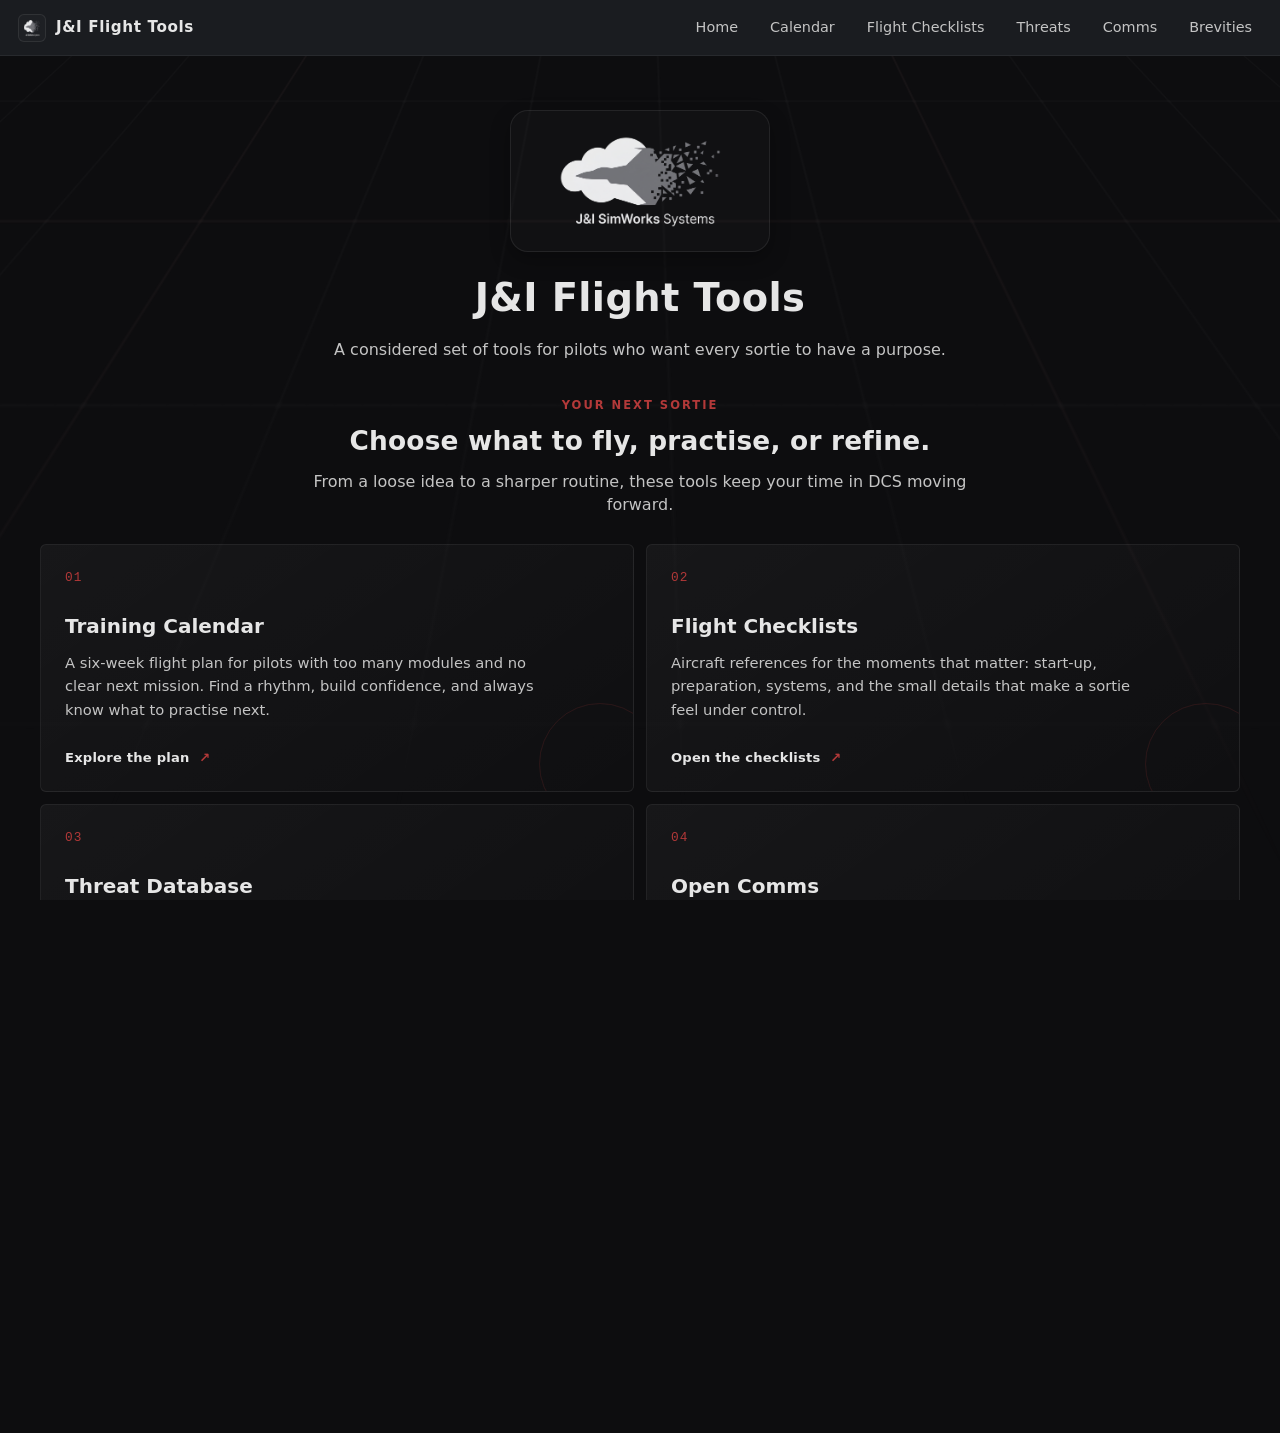
==== commit 834b8225: "feat: add index animation" ====
--- a/index.html
+++ b/index.html
@@ -22,6 +22,11 @@
     </div>
   </div>
   <div id="site-nav-root"></div>
+
+  <div class="home-dynamic-grid" aria-hidden="true">
+    <div class="home-dynamic-grid-plane"></div>
+    <div class="home-dynamic-grid-scan"></div>
+  </div>
 
   <header class="hero" id="inicio">
     <div class="container">
--- a/assets/css/styles.css
+++ b/assets/css/styles.css
@@ -224,12 +224,55 @@
 .nav-links a:hover{color:var(--accent);background:rgba(179,57,57,0.06)}
 
 /* HERO */
+.home-dynamic-grid{
+  position:fixed;
+  inset:0;
+  z-index:0;
+  height:100vh;
+  overflow:hidden;
+  opacity:0.42;
+  pointer-events:none;
+  mask-image:linear-gradient(180deg,rgba(0,0,0,0.9),rgba(0,0,0,0.42) 74%,transparent 100%);
+}
+.home-dynamic-grid-plane{
+  position:absolute;
+  inset:-80px;
+  background-image:
+    linear-gradient(rgba(196,196,196,0.1) 1px,transparent 1px),
+    linear-gradient(90deg,rgba(196,196,196,0.1) 1px,transparent 1px),
+    linear-gradient(rgba(179,57,57,0.08) 1px,transparent 1px),
+    linear-gradient(90deg,rgba(179,57,57,0.08) 1px,transparent 1px);
+  background-size:56px 56px,56px 56px,280px 280px,280px 280px;
+  transform:perspective(620px) rotateX(58deg) scale(1.55) translateY(-7%);
+  transform-origin:center top;
+  animation:home-dynamic-grid-drift 18s linear infinite;
+}
+.home-dynamic-grid-scan{
+  position:absolute;
+  inset:0;
+  background:linear-gradient(180deg,transparent 0%,rgba(240,138,114,0.16) 49%,rgba(240,138,114,0.02) 51%,transparent 100%);
+  transform:translateY(-100%);
+  animation:home-dynamic-grid-scan 8s ease-in-out infinite;
+}
+@keyframes home-dynamic-grid-drift{
+  from{background-position:0 0,0 0,0 0,0 0}
+  to{background-position:0 56px,0 56px,0 280px,0 280px}
+}
+@keyframes home-dynamic-grid-scan{
+  0%,20%{transform:translateY(-100%);opacity:0}
+  45%{opacity:1}
+  80%,100%{transform:translateY(100%);opacity:0}
+}
+@media (prefers-reduced-motion:reduce){
+  .home-dynamic-grid-plane,.home-dynamic-grid-scan{animation:none}
+}
 .hero{
   padding:110px 18px 36px;
   text-align:center;
-  background:radial-gradient(circle at 20% 10%, rgba(58,63,71,0.12), transparent 10%), linear-gradient(180deg, rgba(0,0,0,0.0), rgba(0,0,0,0.2));
-}
-.hero .container{max-width:var(--maxw);margin:0 auto}
+  background:var(--bg);
+}
+body[data-page="inicio"] .hero{background:transparent}
+.hero .container{position:relative;z-index:1;max-width:var(--maxw);margin:0 auto}
 .hero-logo-wrap{
   display:flex;
   justify-content:center;
@@ -269,7 +312,8 @@
 .btn:hover{background:var(--accent);color:#fff;transform:translateY(-2px)}
 
 /* HOME TOOL SHELF */
-.home-main{padding:0 18px 28px}
+.home-main{position:relative;z-index:1;padding:0 18px 28px;background:var(--bg)}
+body[data-page="inicio"] .home-main{background:transparent}
 .tool-shelf{max-width:var(--maxw);margin:0 auto}
 .tool-shelf-heading{max-width:680px;margin:0 auto 28px;text-align:center}
 .section-kicker{
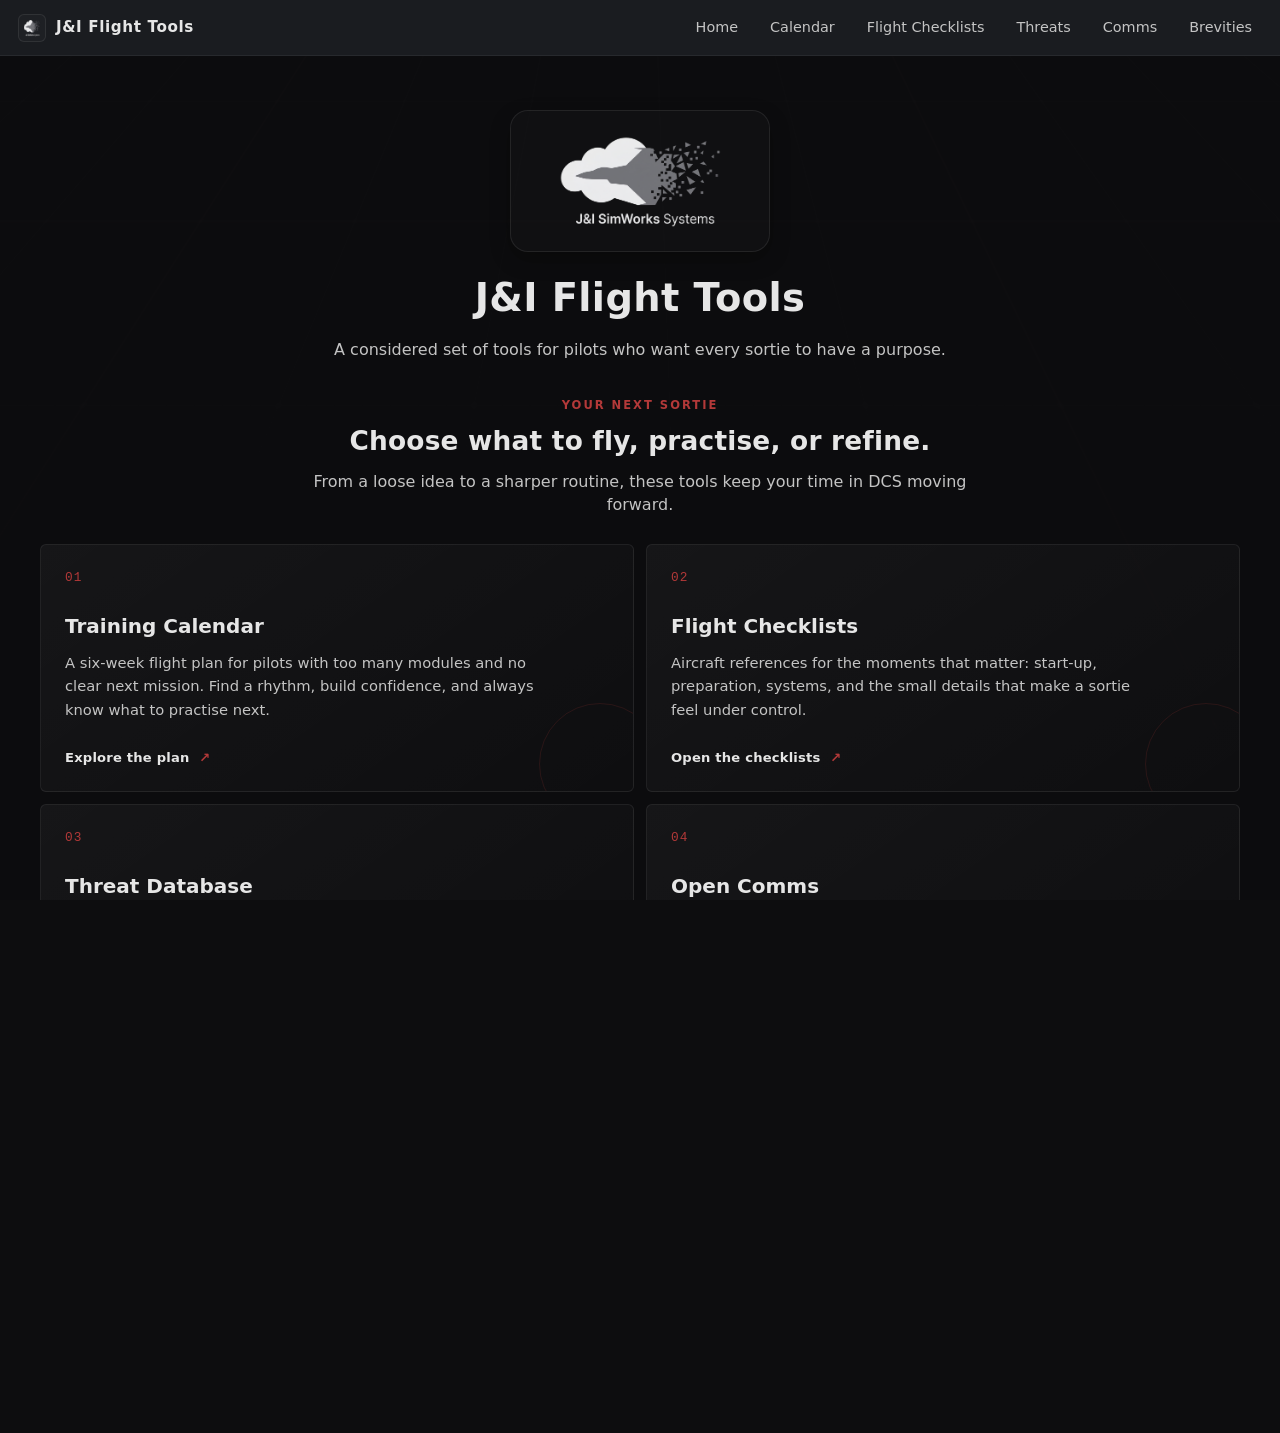
==== commit 314a9fee: "feat: fix index animation" ====
--- a/index.html
+++ b/index.html
@@ -26,6 +26,9 @@
   <div class="home-dynamic-grid" aria-hidden="true">
     <div class="home-dynamic-grid-plane"></div>
     <div class="home-dynamic-grid-scan"></div>
+    <span class="home-flight-triangle home-flight-triangle-one"></span>
+    <span class="home-flight-triangle home-flight-triangle-two"></span>
+    <span class="home-flight-triangle home-flight-triangle-three"></span>
   </div>
 
   <header class="hero" id="inicio">
--- a/assets/css/styles.css
+++ b/assets/css/styles.css
@@ -254,6 +254,34 @@
   transform:translateY(-100%);
   animation:home-dynamic-grid-scan 8s ease-in-out infinite;
 }
+.home-flight-triangle{
+  position:absolute;
+  width:20px;
+  height:20px;
+  background:rgba(255,196,158,0.78);
+  clip-path:polygon(100% 50%,0 0,0 100%);
+  filter:drop-shadow(0 0 6px rgba(240,138,114,0.7));
+  transform-origin:center;
+  animation:home-flight-triangle-one 24s linear infinite;
+}
+.home-flight-triangle-one{top:31%;left:-6%;}
+.home-flight-triangle-two{top:56%;left:-9%;width:15px;height:15px;opacity:0.68;animation-name:home-flight-triangle-two;animation-duration:31s;animation-delay:-12s}
+.home-flight-triangle-three{top:72%;left:-8%;width:12px;height:12px;opacity:0.5;animation-name:home-flight-triangle-three;animation-duration:38s;animation-delay:-23s}
+@keyframes home-flight-triangle-one{
+  0%{transform:translate3d(0,0,0) rotate(3deg);opacity:0}
+  10%,78%{opacity:1}
+  100%{transform:translate3d(118vw,-18vh,0) rotate(-4deg);opacity:0}
+}
+@keyframes home-flight-triangle-two{
+  0%{transform:translate3d(0,0,0) rotate(-5deg);opacity:0}
+  12%,80%{opacity:1}
+  100%{transform:translate3d(120vw,10vh,0) rotate(2deg);opacity:0}
+}
+@keyframes home-flight-triangle-three{
+  0%{transform:translate3d(0,0,0) rotate(5deg);opacity:0}
+  14%,82%{opacity:1}
+  100%{transform:translate3d(116vw,-7vh,0) rotate(-2deg);opacity:0}
+}
 @keyframes home-dynamic-grid-drift{
   from{background-position:0 0,0 0,0 0,0 0}
   to{background-position:0 56px,0 56px,0 280px,0 280px}
@@ -264,14 +292,16 @@
   80%,100%{transform:translateY(100%);opacity:0}
 }
 @media (prefers-reduced-motion:reduce){
-  .home-dynamic-grid-plane,.home-dynamic-grid-scan{animation:none}
+  .home-dynamic-grid-plane,.home-dynamic-grid-scan,.home-flight-triangle{animation:none}
 }
 .hero{
+  position:relative;
+  z-index:1;
   padding:110px 18px 36px;
   text-align:center;
   background:var(--bg);
 }
-body[data-page="inicio"] .hero{background:transparent}
+body[data-page="inicio"] .hero{background:rgba(13,13,15,0.78)}
 .hero .container{position:relative;z-index:1;max-width:var(--maxw);margin:0 auto}
 .hero-logo-wrap{
   display:flex;
@@ -313,7 +343,7 @@
 
 /* HOME TOOL SHELF */
 .home-main{position:relative;z-index:1;padding:0 18px 28px;background:var(--bg)}
-body[data-page="inicio"] .home-main{background:transparent}
+body[data-page="inicio"] .home-main{background:rgba(13,13,15,0.78)}
 .tool-shelf{max-width:var(--maxw);margin:0 auto}
 .tool-shelf-heading{max-width:680px;margin:0 auto 28px;text-align:center}
 .section-kicker{
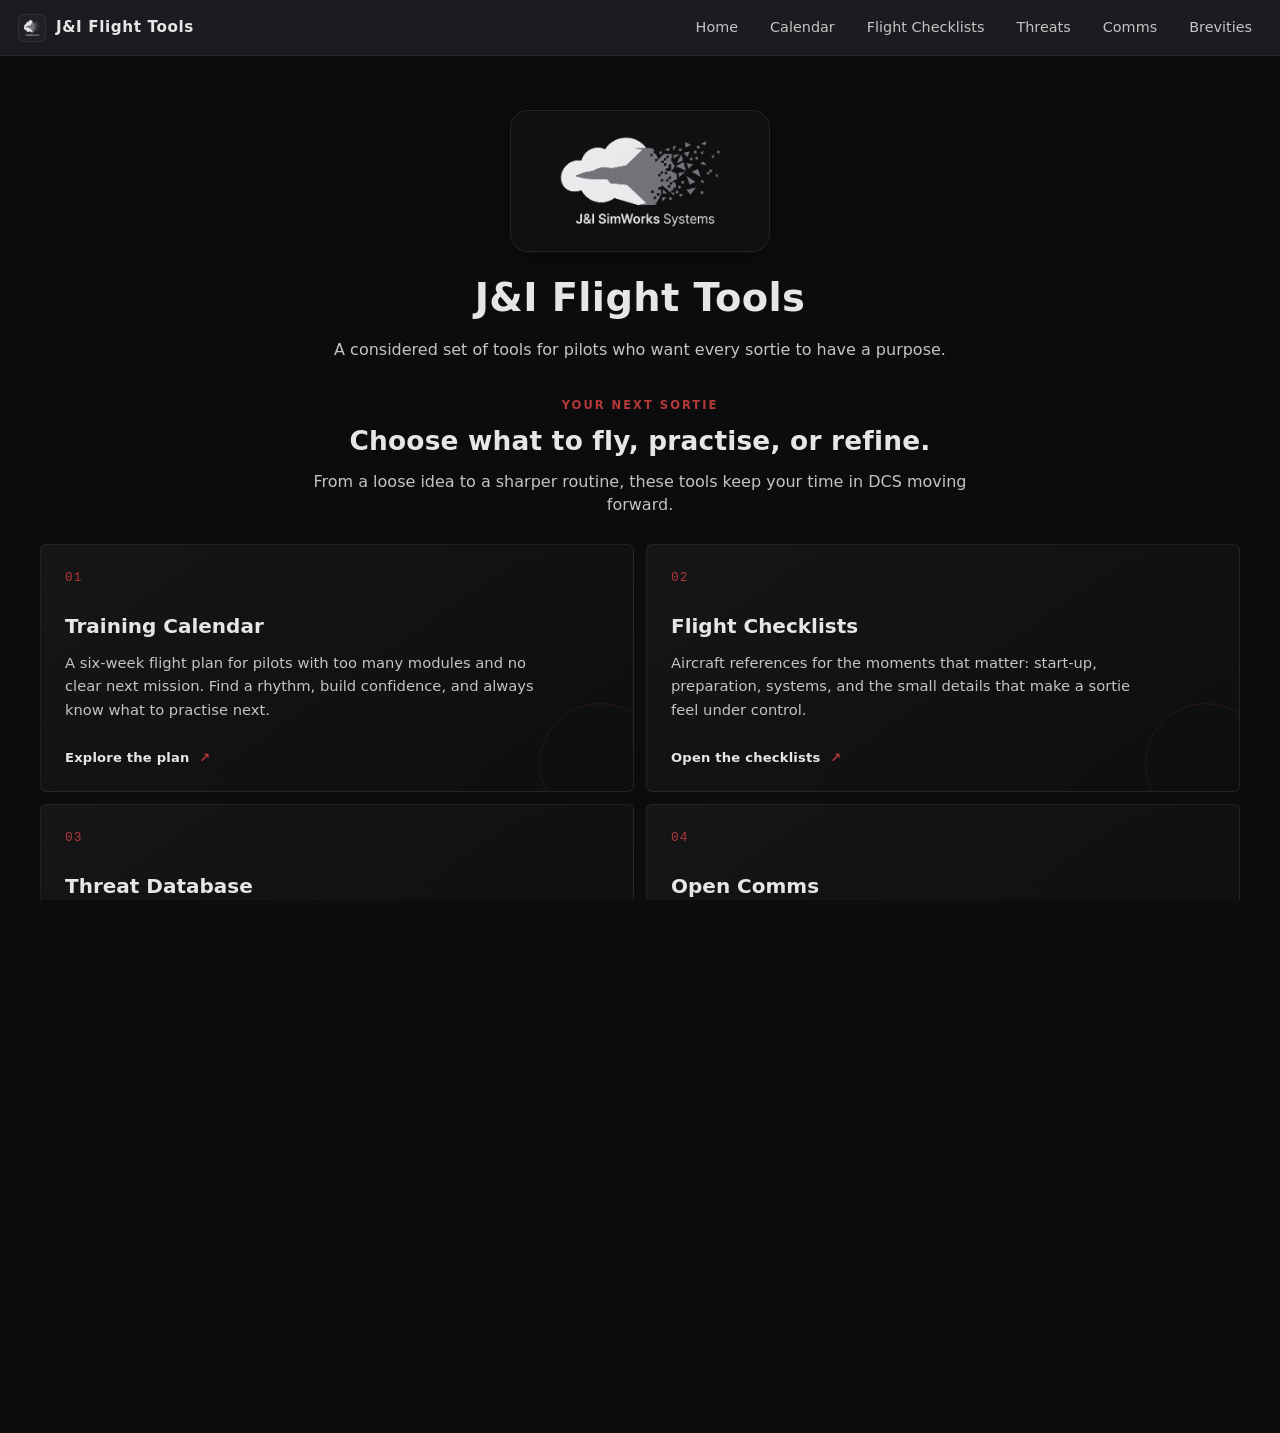
==== commit 3bac15f3: "feat: fix index animation" ====
--- a/index.html
+++ b/index.html
@@ -29,6 +29,9 @@
     <span class="home-flight-triangle home-flight-triangle-one"></span>
     <span class="home-flight-triangle home-flight-triangle-two"></span>
     <span class="home-flight-triangle home-flight-triangle-three"></span>
+    <span class="home-flight-triangle home-flight-triangle-reverse home-flight-triangle-reverse-one"></span>
+    <span class="home-flight-triangle home-flight-triangle-reverse home-flight-triangle-reverse-two"></span>
+    <span class="home-flight-triangle home-flight-triangle-reverse home-flight-triangle-reverse-three"></span>
   </div>
 
   <header class="hero" id="inicio">
--- a/assets/css/styles.css
+++ b/assets/css/styles.css
@@ -230,7 +230,7 @@
   z-index:0;
   height:100vh;
   overflow:hidden;
-  opacity:0.42;
+  opacity:0.16;
   pointer-events:none;
   mask-image:linear-gradient(180deg,rgba(0,0,0,0.9),rgba(0,0,0,0.42) 74%,transparent 100%);
 }
@@ -264,9 +264,16 @@
   transform-origin:center;
   animation:home-flight-triangle-one 24s linear infinite;
 }
+.home-flight-triangle-reverse{
+  clip-path:polygon(0 50%,100% 0,100% 100%);
+  animation-name:home-flight-triangle-reverse-one;
+}
 .home-flight-triangle-one{top:31%;left:-6%;}
 .home-flight-triangle-two{top:56%;left:-9%;width:15px;height:15px;opacity:0.68;animation-name:home-flight-triangle-two;animation-duration:31s;animation-delay:-12s}
 .home-flight-triangle-three{top:72%;left:-8%;width:12px;height:12px;opacity:0.5;animation-name:home-flight-triangle-three;animation-duration:38s;animation-delay:-23s}
+.home-flight-triangle-reverse-one{top:43%;right:-6%;}
+.home-flight-triangle-reverse-two{top:66%;right:-9%;width:15px;height:15px;opacity:0.62;animation-name:home-flight-triangle-reverse-two;animation-duration:29s;animation-delay:-7s}
+.home-flight-triangle-reverse-three{top:82%;right:-8%;width:12px;height:12px;opacity:0.48;animation-name:home-flight-triangle-reverse-three;animation-duration:36s;animation-delay:-19s}
 @keyframes home-flight-triangle-one{
   0%{transform:translate3d(0,0,0) rotate(3deg);opacity:0}
   10%,78%{opacity:1}
@@ -281,6 +288,21 @@
   0%{transform:translate3d(0,0,0) rotate(5deg);opacity:0}
   14%,82%{opacity:1}
   100%{transform:translate3d(116vw,-7vh,0) rotate(-2deg);opacity:0}
+}
+@keyframes home-flight-triangle-reverse-one{
+  0%{transform:translate3d(0,0,0) rotate(-3deg);opacity:0}
+  10%,78%{opacity:1}
+  100%{transform:translate3d(-118vw,14vh,0) rotate(4deg);opacity:0}
+}
+@keyframes home-flight-triangle-reverse-two{
+  0%{transform:translate3d(0,0,0) rotate(5deg);opacity:0}
+  12%,80%{opacity:1}
+  100%{transform:translate3d(-120vw,-9vh,0) rotate(-2deg);opacity:0}
+}
+@keyframes home-flight-triangle-reverse-three{
+  0%{transform:translate3d(0,0,0) rotate(-5deg);opacity:0}
+  14%,82%{opacity:1}
+  100%{transform:translate3d(-116vw,7vh,0) rotate(2deg);opacity:0}
 }
 @keyframes home-dynamic-grid-drift{
   from{background-position:0 0,0 0,0 0,0 0}
@@ -301,7 +323,7 @@
   text-align:center;
   background:var(--bg);
 }
-body[data-page="inicio"] .hero{background:rgba(13,13,15,0.78)}
+body[data-page="inicio"] .hero{background:rgba(13,13,15,0.62);backdrop-filter:blur(9px);-webkit-backdrop-filter:blur(9px)}
 .hero .container{position:relative;z-index:1;max-width:var(--maxw);margin:0 auto}
 .hero-logo-wrap{
   display:flex;
@@ -316,6 +338,8 @@
   border:1px solid rgba(255,255,255,0.08);
   box-shadow:0 8px 20px rgba(0,0,0,0.28);
   background:rgba(255,255,255,0.02);
+  backdrop-filter:blur(7px);
+  -webkit-backdrop-filter:blur(7px);
 }
 .hero h1{
   margin:0;
@@ -343,7 +367,7 @@
 
 /* HOME TOOL SHELF */
 .home-main{position:relative;z-index:1;padding:0 18px 28px;background:var(--bg)}
-body[data-page="inicio"] .home-main{background:rgba(13,13,15,0.78)}
+body[data-page="inicio"] .home-main{background:rgba(13,13,15,0.62);backdrop-filter:blur(9px);-webkit-backdrop-filter:blur(9px)}
 .tool-shelf{max-width:var(--maxw);margin:0 auto}
 .tool-shelf-heading{max-width:680px;margin:0 auto 28px;text-align:center}
 .section-kicker{
@@ -368,6 +392,8 @@
   border:1px solid rgba(255,255,255,0.07);
   border-radius:var(--radius);
   background:linear-gradient(145deg,rgba(255,255,255,0.045),rgba(255,255,255,0.012));
+  backdrop-filter:blur(7px);
+  -webkit-backdrop-filter:blur(7px);
   color:var(--text);
   text-decoration:none;
   transition:border-color .2s ease,background .2s ease,transform .2s ease;
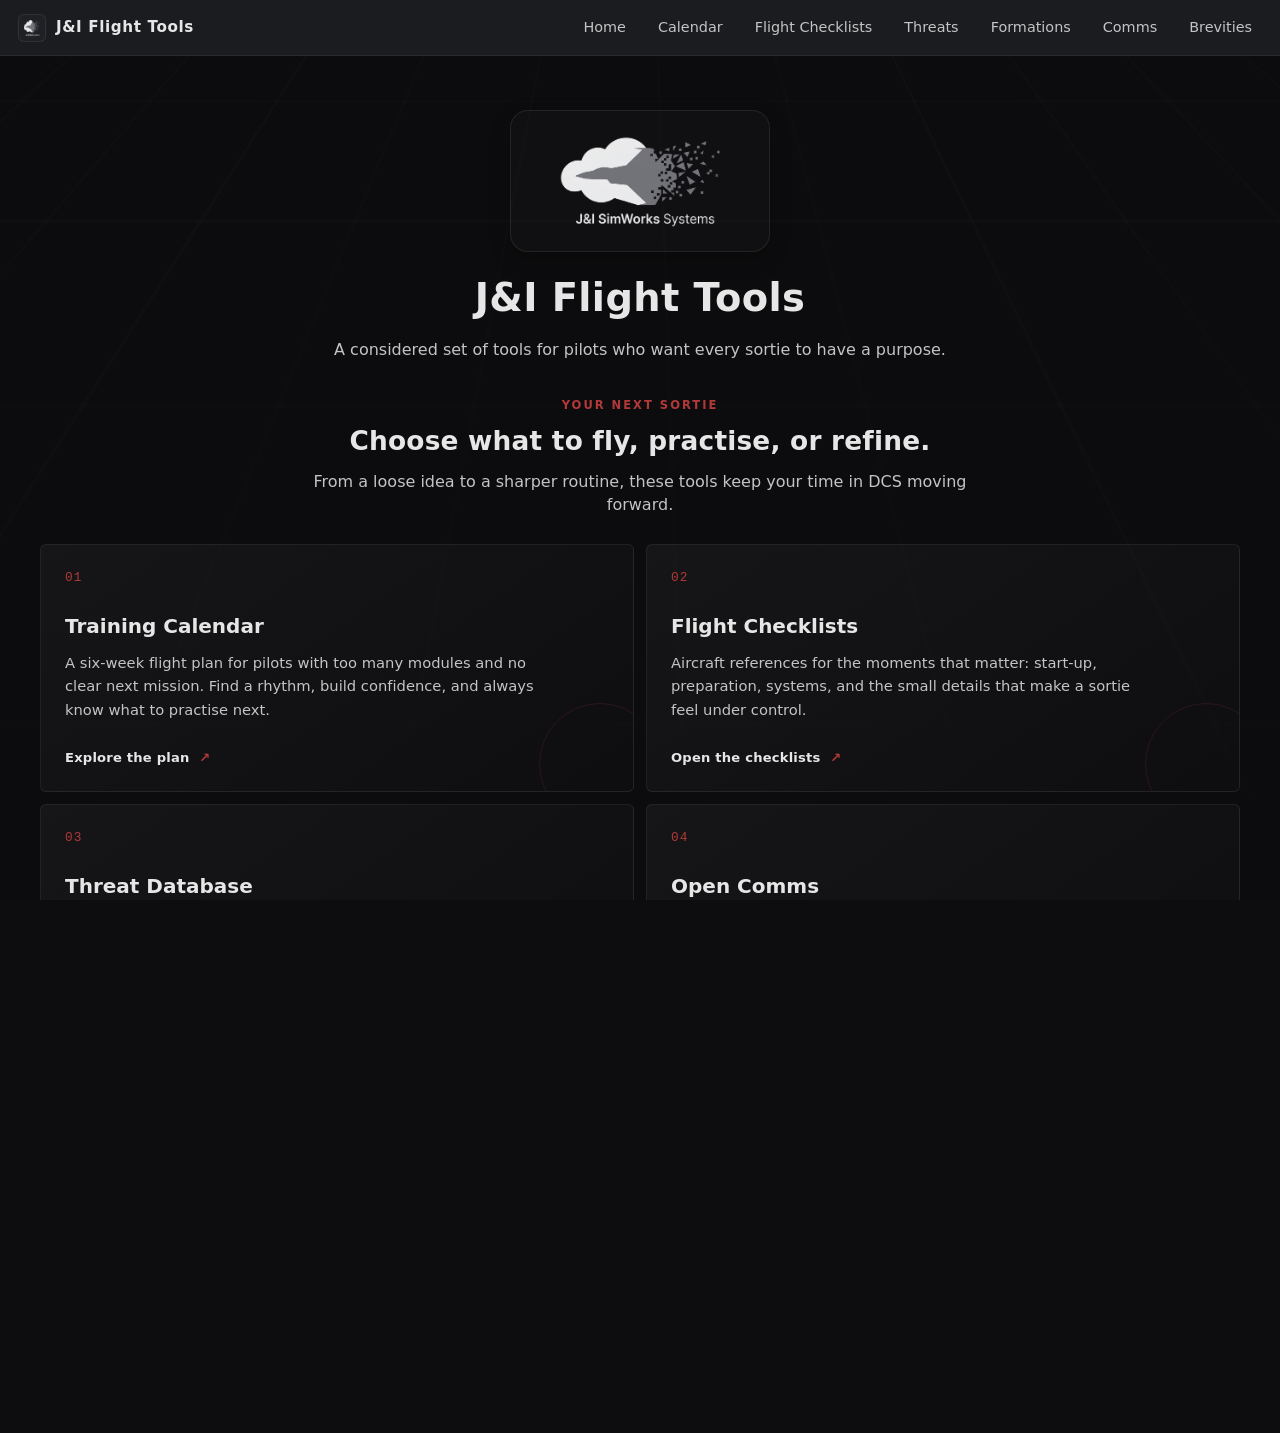
==== commit bbb2d326: "feat: add formation page and fixes" ====
--- a/index.html
+++ b/index.html
@@ -83,6 +83,12 @@
           <span class="tool-card-description">A quick-reference glossary for the words and calls that keep a formation, an intercept, or a strike package on the same page.</span>
           <span class="tool-card-link">Browse the glossary <span aria-hidden="true">↗</span></span>
         </a>
+        <a class="tool-card" href="formations.html">
+          <span class="tool-number">06</span>
+          <span class="tool-card-title">Formations</span>
+          <span class="tool-card-description">Official military aviation formations with exact aircraft positions, attack geometries, and top-down visual references.</span>
+          <span class="tool-card-link">Study the formations <span aria-hidden="true">↗</span></span>
+        </a>
       </div>
     </section>
   </main>
--- a/assets/css/styles.css
+++ b/assets/css/styles.css
@@ -40,6 +40,27 @@
 body.page-return{
   animation:page-return 460ms cubic-bezier(.22,1,.36,1) both;
 }
+body[data-page="inicio"]{
+  animation:home-page-enter 460ms ease both;
+}
+body[data-page="inicio"].page-exit{
+  animation:home-page-exit 280ms ease forwards;
+}
+body[data-page="inicio"].page-return{
+  animation:home-page-return 460ms ease both;
+}
+@keyframes home-page-enter{
+  from{opacity:0}
+  to{opacity:1}
+}
+@keyframes home-page-exit{
+  from{opacity:1}
+  to{opacity:0}
+}
+@keyframes home-page-return{
+  from{opacity:0}
+  to{opacity:1}
+}
 @keyframes page-enter{
   from{opacity:0;transform:translateX(18px) scale(0.995)}
   to{opacity:1;transform:translateX(0) scale(1)}
@@ -229,9 +250,11 @@
   inset:0;
   z-index:0;
   height:100vh;
+  min-height:100dvh;
   overflow:hidden;
-  opacity:0.16;
+  opacity:0.50;
   pointer-events:none;
+  isolation:isolate;
   mask-image:linear-gradient(180deg,rgba(0,0,0,0.9),rgba(0,0,0,0.42) 74%,transparent 100%);
 }
 .home-dynamic-grid-plane{
@@ -323,7 +346,7 @@
   text-align:center;
   background:var(--bg);
 }
-body[data-page="inicio"] .hero{background:rgba(13,13,15,0.62);backdrop-filter:blur(9px);-webkit-backdrop-filter:blur(9px)}
+body[data-page="inicio"] .hero{background:rgba(13,13,15,0.62)}
 .hero .container{position:relative;z-index:1;max-width:var(--maxw);margin:0 auto}
 .hero-logo-wrap{
   display:flex;
@@ -338,8 +361,6 @@
   border:1px solid rgba(255,255,255,0.08);
   box-shadow:0 8px 20px rgba(0,0,0,0.28);
   background:rgba(255,255,255,0.02);
-  backdrop-filter:blur(7px);
-  -webkit-backdrop-filter:blur(7px);
 }
 .hero h1{
   margin:0;
@@ -367,7 +388,7 @@
 
 /* HOME TOOL SHELF */
 .home-main{position:relative;z-index:1;padding:0 18px 28px;background:var(--bg)}
-body[data-page="inicio"] .home-main{background:rgba(13,13,15,0.62);backdrop-filter:blur(9px);-webkit-backdrop-filter:blur(9px)}
+body[data-page="inicio"] .home-main{background:rgba(13,13,15,0.62)}
 .tool-shelf{max-width:var(--maxw);margin:0 auto}
 .tool-shelf-heading{max-width:680px;margin:0 auto 28px;text-align:center}
 .section-kicker{
@@ -392,8 +413,6 @@
   border:1px solid rgba(255,255,255,0.07);
   border-radius:var(--radius);
   background:linear-gradient(145deg,rgba(255,255,255,0.045),rgba(255,255,255,0.012));
-  backdrop-filter:blur(7px);
-  -webkit-backdrop-filter:blur(7px);
   color:var(--text);
   text-decoration:none;
   transition:border-color .2s ease,background .2s ease,transform .2s ease;
@@ -680,7 +699,6 @@
   border-radius:6px;
   background:var(--panel);
   box-shadow:0 8px 18px rgba(0,0,0,0.18);
-  backdrop-filter:blur(8px);
 }
 .comms-nav a{
   color:var(--sub);
@@ -710,6 +728,67 @@
 .table{width:100%;border-collapse:collapse;min-width:640px;font-size:0.92rem}
 .table th,.table td{padding:12px 14px;border:0;border-bottom:1px solid rgba(255,255,255,0.05);vertical-align:top;text-align:left}
 .table tr:last-child td{border-bottom:0}
+
+/* FORMATIONS */
+.formations-page{padding:86px 18px 28px}
+.formations-panel{max-width:var(--maxw);margin:18px auto 0;padding:28px}
+.formations-header{padding:4px 0 24px;border-bottom:1px solid rgba(255,255,255,0.07)}
+.formations-header h1{margin:0;color:var(--text);font-size:2rem;letter-spacing:0.3px}
+.formations-header p{max-width:760px;margin:8px 0 0;color:var(--sub);font-size:0.96rem}
+.formations-note{padding:10px 12px;border-left:3px solid var(--accent);background:rgba(179,57,57,0.07);font-size:0.86rem!important}
+.formations-nav{display:flex;flex-wrap:wrap;gap:7px;margin:18px 0 34px;padding:10px;border:1px solid rgba(255,255,255,0.06);border-radius:6px;background:var(--panel);box-shadow:0 8px 18px rgba(0,0,0,0.18)}
+.formations-nav a{color:var(--sub);text-decoration:none;padding:7px 10px;border:1px solid rgba(255,255,255,0.07);border-radius:4px;background:rgba(255,255,255,0.02);font-size:0.74rem;font-weight:700;letter-spacing:0.5px}
+.formations-nav a:hover,.formations-nav a:focus-visible{color:#fff;border-color:var(--accent);background:rgba(179,57,57,0.16)}
+.formation-section{scroll-margin-top:74px}
+.formation-section + .formation-section{margin-top:42px;padding-top:34px;border-top:1px solid rgba(255,255,255,0.07)}
+.formation-section-heading{max-width:760px;margin-bottom:20px}
+.formation-section-heading h2{margin:0;color:var(--text);font-size:1.5rem}
+.formation-section-heading p{margin:8px 0 0;color:var(--sub)}
+.formation-grid{display:grid;grid-template-columns:repeat(2,minmax(0,1fr));gap:12px}
+.formation-card{padding:20px;border:1px solid rgba(255,255,255,0.07);border-radius:var(--radius);background:linear-gradient(145deg,rgba(255,255,255,0.045),rgba(255,255,255,0.012))}
+.formation-index{display:block;color:var(--accent);font-family:'Courier New',monospace;font-size:0.75rem;font-weight:700;letter-spacing:1px}
+.formation-diagram{position:relative;width:100%;height:70px;margin:14px 0 4px;border:1px solid rgba(255,255,255,0.06);border-radius:4px;background:linear-gradient(rgba(255,255,255,0.025) 1px,transparent 1px),linear-gradient(90deg,rgba(255,255,255,0.025) 1px,transparent 1px);background-size:14px 14px}
+.formation-diagram::before{position:absolute;inset:50% 8px auto;border-top:1px dashed rgba(240,138,114,0.2);content:""}
+.formation-diagram i{position:absolute;width:8px;height:8px;border-radius:50%;background:rgba(196,196,196,0.7);box-shadow:0 0 0 2px rgba(196,196,196,0.08)}
+.formation-diagram i.leader{background:var(--accent);box-shadow:0 0 0 2px rgba(179,57,57,0.2),0 0 8px rgba(179,57,57,0.45)}
+.formation-diagram-trail i:nth-of-type(1){left:50%;top:8px}.formation-diagram-trail i:nth-of-type(2){left:50%;top:25px}.formation-diagram-trail i:nth-of-type(3){left:50%;top:42px}.formation-diagram-trail i:nth-of-type(4){left:50%;top:59px}
+.formation-diagram-wedge i:nth-of-type(1){left:50%;top:8px}.formation-diagram-wedge i:nth-of-type(2){left:34%;top:31px}.formation-diagram-wedge i:nth-of-type(3){right:34%;top:31px}.formation-diagram-wedge i:nth-of-type(4){left:22%;top:52px}
+.formation-diagram-echelon i:nth-of-type(1){left:22%;top:12px}.formation-diagram-echelon i:nth-of-type(2){left:40%;top:27px}.formation-diagram-echelon i:nth-of-type(3){left:58%;top:42px}.formation-diagram-echelon i:nth-of-type(4){left:76%;top:57px}
+.formation-diagram-spread i:nth-of-type(1){left:50%;top:31px}.formation-diagram-spread i:nth-of-type(2){left:22%;top:17px}.formation-diagram-spread i:nth-of-type(3){right:22%;top:17px}.formation-diagram-spread i:nth-of-type(4){left:50%;top:54px}
+.formation-diagram-diamond i:nth-of-type(1){left:50%;top:8px}.formation-diagram-diamond i:nth-of-type(2){left:25%;top:31px}.formation-diagram-diamond i:nth-of-type(3){right:25%;top:31px}.formation-diagram-diamond i:nth-of-type(4){left:50%;top:54px}
+.formation-diagram-staggered i:nth-of-type(1){left:50%;top:8px}.formation-diagram-staggered i:nth-of-type(2){left:39%;top:25px}.formation-diagram-staggered i:nth-of-type(3){left:55%;top:42px}.formation-diagram-staggered i:nth-of-type(4){left:44%;top:59px}
+.formation-diagram-abreast i:nth-of-type(1){left:17%;top:31px}.formation-diagram-abreast i:nth-of-type(2){left:38%;top:31px}.formation-diagram-abreast i:nth-of-type(3){left:59%;top:31px}.formation-diagram-abreast i:nth-of-type(4){left:80%;top:31px}
+.formation-diagram-fingertip i:nth-of-type(1){left:25%;top:12px}.formation-diagram-fingertip i:nth-of-type(2){left:42%;top:25px}.formation-diagram-fingertip i:nth-of-type(3){left:59%;top:42px}.formation-diagram-fingertip i:nth-of-type(4){left:76%;top:55px}
+.formation-diagram-column i:nth-of-type(1){left:50%;top:7px}.formation-diagram-column i:nth-of-type(2){left:50%;top:25px}.formation-diagram-column i:nth-of-type(3){left:50%;top:43px}.formation-diagram-column i:nth-of-type(4){left:50%;top:61px}
+.formation-card h3{margin:14px 0 8px;color:var(--text);font-size:1.05rem}
+.formation-card h3 span{display:block;margin-top:4px;color:var(--accent);font-size:0.78rem;font-weight:500;letter-spacing:0.3px}
+.formation-card p{margin:0;color:var(--sub);font-size:0.9rem;line-height:1.6}
+.formation-positions{margin:0;padding:0;list-style:none;color:var(--sub);font-size:0.9rem;line-height:1.6}
+.formation-positions li{margin:3px 0}
+.formation-description{margin-top:14px!important;padding-top:12px;border-top:1px solid rgba(255,255,255,0.06);color:var(--text)!important;font-size:0.86rem!important;line-height:1.55!important}
+.formation-ascii{min-height:58px;margin:16px 0 0;padding:12px;overflow:auto;border:1px solid rgba(255,255,255,0.06);border-radius:4px;background:rgba(0,0,0,0.2);color:var(--accent);font:0.8rem/1.45 'Courier New',monospace;white-space:pre}
+.formation-visual{position:relative;height:112px;margin:16px 0 0;overflow:hidden;border:1px solid rgba(255,255,255,0.08);border-radius:5px;background:radial-gradient(circle at center,rgba(179,57,57,0.08),transparent 62%),linear-gradient(rgba(255,255,255,0.035) 1px,transparent 1px),linear-gradient(90deg,rgba(255,255,255,0.035) 1px,transparent 1px);background-size:auto,18px 18px,18px 18px}
+.formation-visual::after{position:absolute;inset:12px;border:1px solid rgba(240,138,114,0.12);border-radius:50%;content:"";pointer-events:none}
+.formation-visual .marker,.formation-visual .target{position:absolute;z-index:1;display:grid;place-items:center;min-width:24px;height:24px;padding:0 4px;border:1px solid rgba(196,196,196,0.45);border-radius:50%;background:rgba(13,13,15,0.9);color:var(--text);font:700 0.72rem/1 'Courier New',monospace;transform:translate(-50%,-50%);box-shadow:0 0 0 3px rgba(196,196,196,0.06)}
+.formation-visual .marker-1{border-color:var(--accent);background:rgba(179,57,57,0.85);box-shadow:0 0 0 3px rgba(179,57,57,0.16),0 0 10px rgba(179,57,57,0.42)}
+.formation-visual .target{min-width:38px;border-radius:3px;border-color:rgba(240,138,114,0.65);color:#f0a18b;transform:translate(-50%,-50%)}
+.formation-visual-echelon .marker-1{left:20%;top:28%}.formation-visual-echelon .marker-2{left:40%;top:42%}.formation-visual-echelon .marker-3{left:60%;top:56%}.formation-visual-echelon .marker-4{left:80%;top:70%}
+.formation-visual-abreast .marker-2{left:18%;top:50%}.formation-visual-abreast .marker-1{left:42%;top:46%}.formation-visual-abreast .marker-3{left:66%;top:50%}.formation-visual-abreast .marker-4{left:86%;top:50%}
+.formation-visual-trail .marker-1{left:50%;top:17%}.formation-visual-trail .marker-2{left:50%;top:39%}.formation-visual-trail .marker-3{left:50%;top:61%}.formation-visual-trail .marker-4{left:50%;top:83%}
+.formation-visual-staggered .marker-1{left:43%;top:16%}.formation-visual-staggered .marker-2{left:58%;top:39%}.formation-visual-staggered .marker-3{left:43%;top:61%}.formation-visual-staggered .marker-4{left:58%;top:84%}
+.formation-visual-vic .marker-1{left:50%;top:18%}.formation-visual-vic .marker-2{left:31%;top:50%}.formation-visual-vic .marker-3{left:69%;top:50%}.formation-visual-vic .marker-4{left:50%;top:80%}
+.formation-visual-diamond .marker-1{left:50%;top:17%}.formation-visual-diamond .marker-2{left:31%;top:50%}.formation-visual-diamond .marker-3{left:69%;top:50%}.formation-visual-diamond .marker-4{left:50%;top:83%}
+.formation-visual-combat-spread .marker-2{left:25%;top:25%}.formation-visual-combat-spread .marker-1{left:68%;top:25%}.formation-visual-combat-spread .marker-3{left:43%;top:70%}.formation-visual-combat-spread .marker-4{left:82%;top:70%}
+.formation-visual-fluid-four .marker-1{left:35%;top:30%}.formation-visual-fluid-four .marker-2{left:58%;top:30%}.formation-visual-fluid-four .marker-3{left:46%;top:68%}.formation-visual-fluid-four .marker-4{left:69%;top:68%}
+.formation-visual-arrowhead .marker-1{left:50%;top:17%}.formation-visual-arrowhead .marker-2{left:31%;top:50%}.formation-visual-arrowhead .marker-3{left:69%;top:50%}.formation-visual-arrowhead .marker-4{left:50%;top:83%}
+.formation-visual-box .marker-1{left:31%;top:31%}.formation-visual-box .marker-2{left:69%;top:31%}.formation-visual-box .marker-3{left:31%;top:69%}.formation-visual-box .marker-4{left:69%;top:69%}
+.formation-visual-pincer .marker-2{left:17%;top:39%}.formation-visual-pincer .marker-1{left:50%;top:39%}.formation-visual-pincer .marker-3{left:83%;top:39%}.formation-visual-pincer .marker-4{left:50%;top:75%}
+.formation-visual-bracketing .marker-3,.formation-visual-crossfire .marker-3{left:12%;top:70%}.formation-visual-bracketing .marker-1,.formation-visual-crossfire .marker-1{left:31%;top:50%}.formation-visual-bracketing .target,.formation-visual-crossfire .target{left:50%;top:50%}.formation-visual-bracketing .marker-2,.formation-visual-crossfire .marker-2{left:69%;top:50%}.formation-visual-bracketing .marker-4,.formation-visual-crossfire .marker-4{left:88%;top:70%}
+.formation-visual-popup .marker-1{left:50%;top:17%}.formation-visual-popup .marker-3{left:31%;top:52%}.formation-visual-popup .marker-4{left:69%;top:52%}.formation-visual-popup .marker-2{left:50%;top:83%}
+.formation-visual-running .marker-1{left:50%;top:17%}.formation-visual-running .marker-3{left:31%;top:52%}.formation-visual-running .marker-4{left:69%;top:52%}.formation-visual-running .marker-2{left:50%;top:83%}
+.formation-card .formation-variant{margin-top:14px;padding-top:12px;border-top:1px solid rgba(255,255,255,0.06);font-size:0.8rem}
+.formation-visual-options{display:grid;grid-template-columns:repeat(2,minmax(0,1fr));gap:12px}
+.formation-visual-options p{margin:0;padding:16px;border-left:2px solid var(--accent);background:rgba(255,255,255,0.025);color:var(--sub);font-size:0.9rem;line-height:1.55}
 .table thead th{background:linear-gradient(180deg,#2A2D33,#232528);color:var(--sub);border-bottom:2px solid var(--accent);font-size:0.76rem;font-weight:700;letter-spacing:0.6px;text-transform:uppercase}
 .table tbody tr{transition:background .15s ease}
 .table tbody tr:hover{background:rgba(179,57,57,0.07)}
@@ -1100,6 +1179,9 @@
   .table{min-width:520px}
   .comms-page{padding:76px 12px 22px}
   .comms-panel{padding:20px 14px}
+  .formations-page{padding:76px 12px 22px}
+  .formations-panel{padding:20px 14px}
+  .formation-grid,.formation-visual-options{grid-template-columns:1fr}
   .comms-header h1{font-size:1.7rem}
   .comms-nav{margin-bottom:24px;padding:8px}
   .comms-nav a{padding:6px 8px;font-size:0.68rem}
